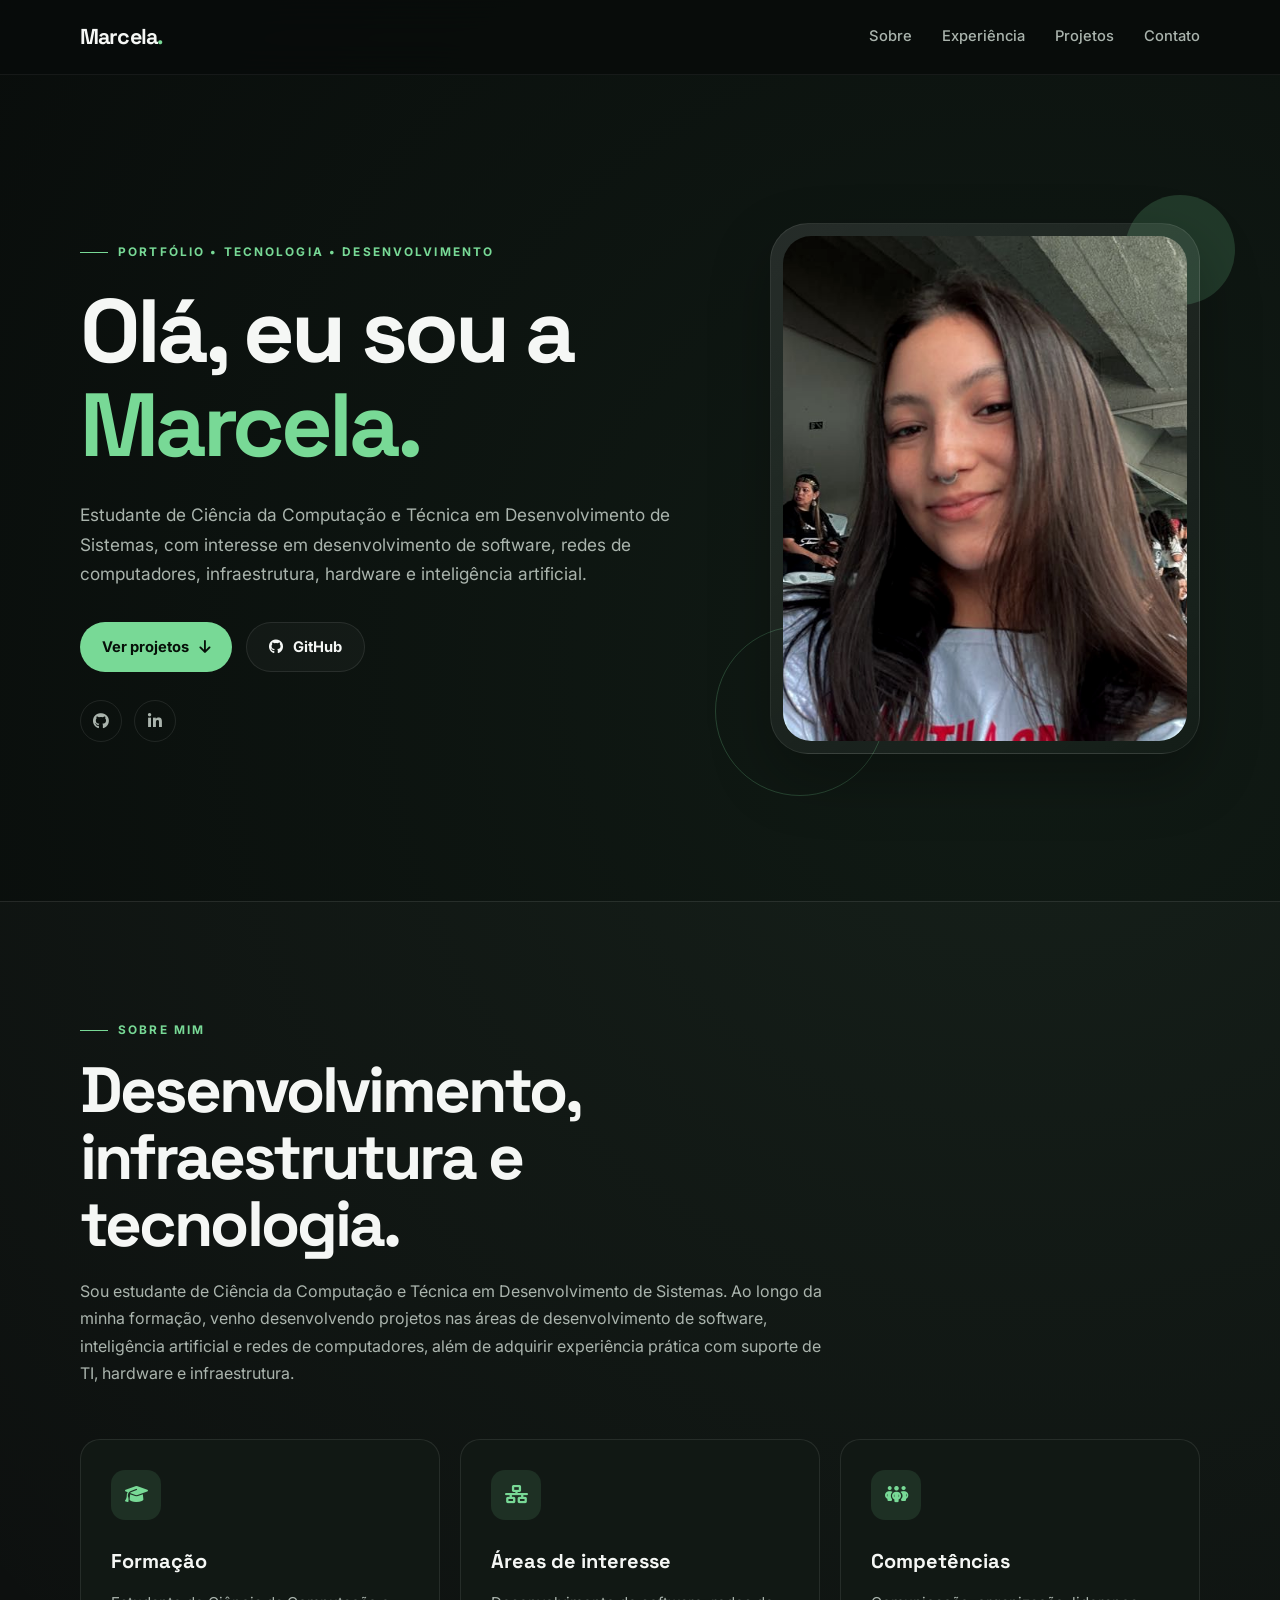
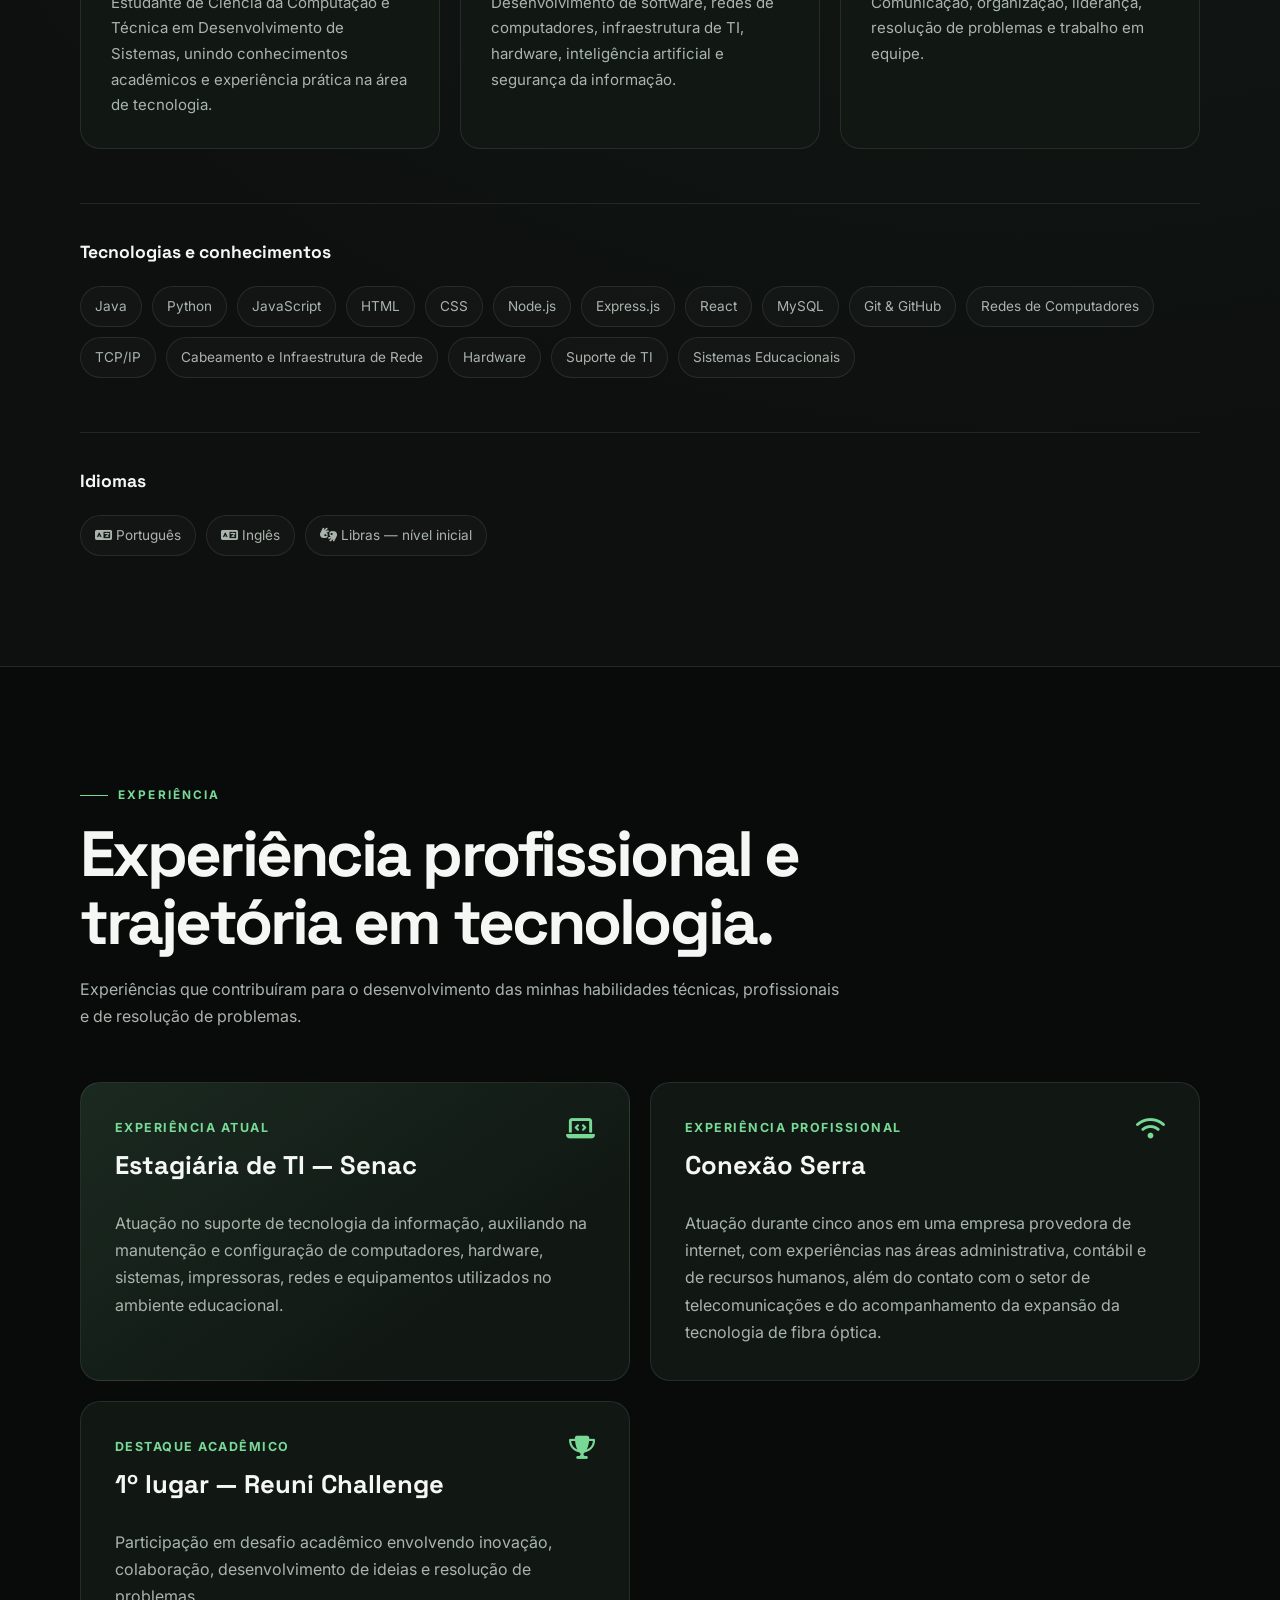
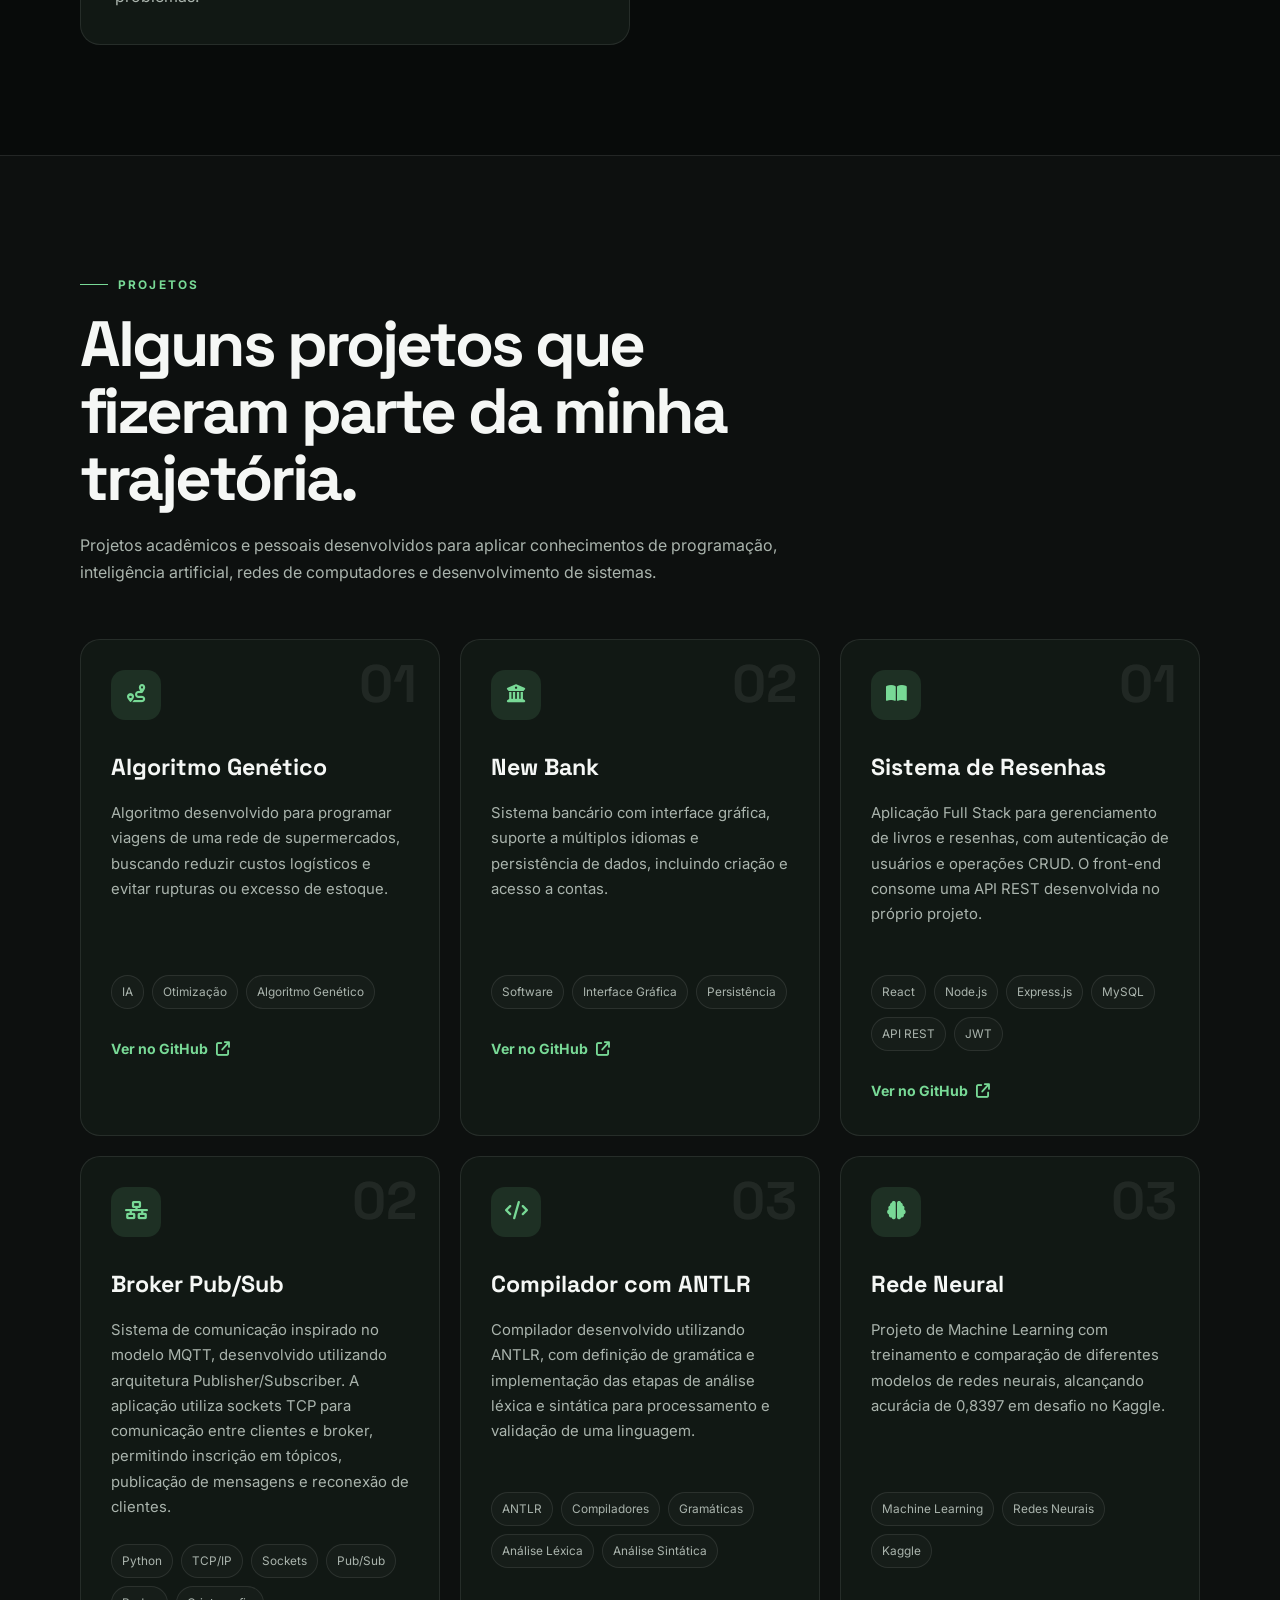
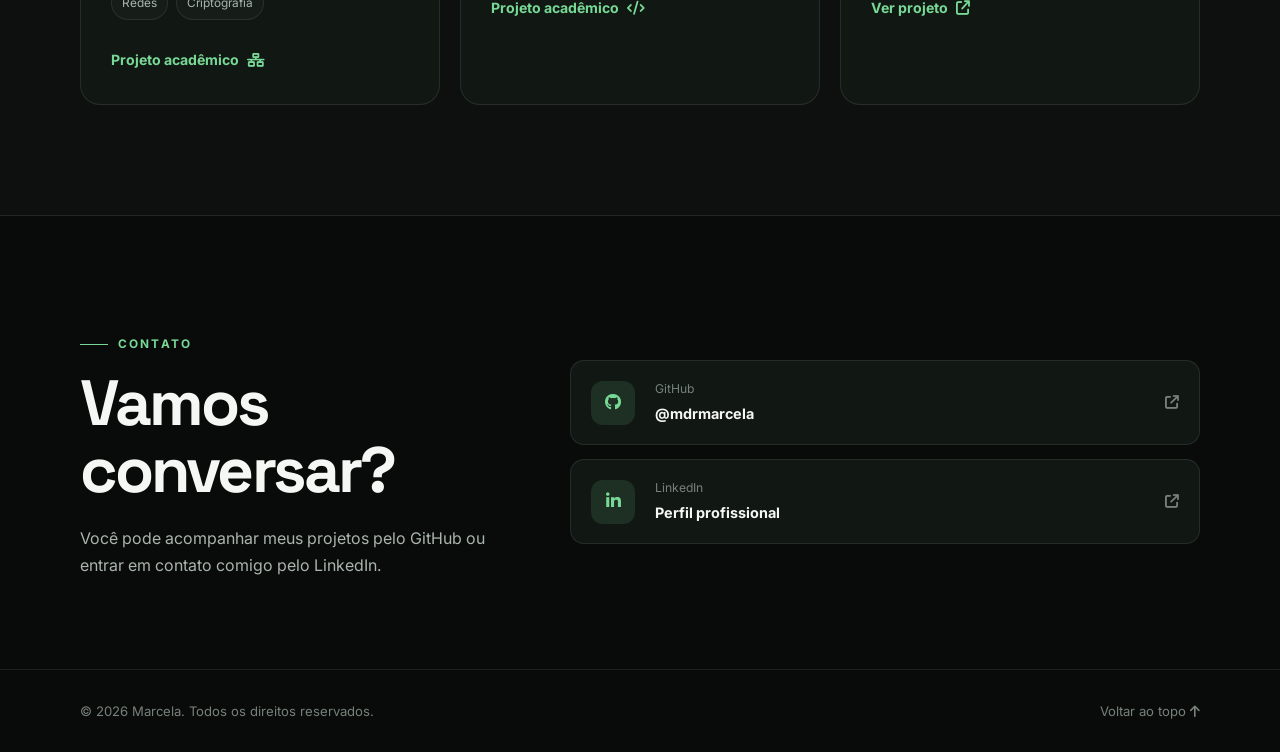
==== index.html @ 1e8910ca "Atualizando o portifolio" ====
<!DOCTYPE html>
<html lang="pt-BR">
<head>
    <meta charset="UTF-8">
    <meta name="viewport" content="width=device-width, initial-scale=1.0">

    <title>Marcela | Portfólio</title>

    <meta
        name="description"
        content="Portfólio de Marcela, estudante de Ciência da Computação e Técnica em Desenvolvimento de Sistemas."
    >

    <!-- Google Fonts -->
    <link rel="preconnect" href="https://fonts.googleapis.com">
    <link rel="preconnect" href="https://fonts.gstatic.com" crossorigin>

    <link
        href="https://fonts.googleapis.com/css2?family=Inter:wght@400;500;600;700&family=Space+Grotesk:wght@500;600;700&display=swap"
        rel="stylesheet"
    >

    <!-- Font Awesome -->
    <link
        rel="stylesheet"
        href="https://cdnjs.cloudflare.com/ajax/libs/font-awesome/6.5.2/css/all.min.css"
    >

    <!-- CSS -->
    <link rel="stylesheet" href="style.css">
</head>

<body>

    <!-- NAVBAR -->
    <header class="site-header">

        <div class="container nav-wrapper">

            <a class="brand" href="#inicio">
                Marcela<span>.</span>
            </a>

            <button
                class="menu-toggle"
                type="button"
                aria-label="Abrir menu"
                aria-expanded="false"
            >
                <i class="fa-solid fa-bars"></i>
            </button>

            <nav class="nav-menu">

                <a href="#sobre">Sobre</a>

                <a href="#experiencia">Experiência</a>

                <a href="#projetos">Projetos</a>

                <a href="#contato">Contato</a>

            </nav>

        </div>

    </header>


    <main>

        <!-- INÍCIO -->
        <section class="hero section" id="inicio">

            <div class="container hero-grid">

                <div class="hero-content">

                    <p class="eyebrow">
                        PORTFÓLIO • TECNOLOGIA • DESENVOLVIMENTO
                    </p>

                    <h1>
                        Olá, eu sou a
                        <span>Marcela.</span>
                    </h1>

                    <p class="hero-subtitle">
                        Estudante de Ciência da Computação e Técnica em
                        Desenvolvimento de Sistemas, com interesse em
                        desenvolvimento de software, redes de computadores, 
                        infraestrutura, hardware e inteligência artificial.
                    </p>


                    <div class="hero-actions">

                        <a class="btn btn-primary" href="#projetos">

                            Ver projetos

                            <i class="fa-solid fa-arrow-down"></i>

                        </a>


                        <a
                            class="btn btn-secondary"
                            href="https://github.com/mdrmarcela"
                            target="_blank"
                        >

                            <i class="fa-brands fa-github"></i>

                            GitHub

                        </a>

                    </div>


                    <div class="social-links">

                        <a
                            href="https://github.com/mdrmarcela"
                            target="_blank"
                            aria-label="GitHub"
                        >

                            <i class="fa-brands fa-github"></i>

                        </a>


                        <a
                            href="https://www.linkedin.com/in/marcela-rodrigues-480887188"
                            target="_blank"
                            aria-label="LinkedIn"
                        >

                            <i class="fa-brands fa-linkedin-in"></i>

                        </a>

                    </div>

                </div>


                <div class="hero-image-wrapper">

                    <div class="hero-image-card">

                        <img
                            src="imagens/foto-perfil.jpg"
                            alt="Foto de perfil"
                            class="hero-image"
                        >

                    </div>

                    <span class="image-decoration decoration-one"></span>

                    <span class="image-decoration decoration-two"></span>

                </div>

            </div>

        </section>



        <!-- SOBRE -->
<section class="section section-alt" id="sobre">

    <div class="container">

        <div class="section-heading">

            <p class="section-label">
                SOBRE MIM
            </p>

            <h2>
                Desenvolvimento, infraestrutura e tecnologia.
            </h2>

            <p>
                Sou estudante de Ciência da Computação e Técnica em
                Desenvolvimento de Sistemas. Ao longo da minha formação,
                venho desenvolvendo projetos nas áreas de desenvolvimento
                de software, inteligência artificial e redes de computadores,
                além de adquirir experiência prática com suporte de TI,
                hardware e infraestrutura.
            </p>

        </div>


        <div class="about-grid">


            <!-- FORMAÇÃO -->
            <article class="info-card">

                <div class="card-icon">
                    <i class="fa-solid fa-graduation-cap"></i>
                </div>

                <h3>Formação</h3>

                <p>
                    Estudante de Ciência da Computação e Técnica em
                    Desenvolvimento de Sistemas, unindo conhecimentos
                    acadêmicos e experiência prática na área de tecnologia.
                </p>

            </article>


            <!-- ÁREAS DE INTERESSE -->
            <article class="info-card">

                <div class="card-icon">
                    <i class="fa-solid fa-network-wired"></i>
                </div>

                <h3>Áreas de interesse</h3>

                <p>
                    Desenvolvimento de software, redes de computadores,
                    infraestrutura de TI, hardware, inteligência artificial
                    e segurança da informação.
                </p>

            </article>


            <!-- COMPETÊNCIAS -->
            <article class="info-card">

                <div class="card-icon">
                    <i class="fa-solid fa-people-group"></i>
                </div>

                <h3>Competências</h3>

                <p>
                    Comunicação, organização, liderança, resolução de
                    problemas e trabalho em equipe.
                </p>

            </article>

        </div>


        <!-- TECNOLOGIAS -->
        <div class="skills-block">

            <h3>
                Tecnologias e conhecimentos
            </h3>

            <div class="skills-list">

                <span>Java</span>

                <span>Python</span>

                <span>JavaScript</span>

                <span>HTML</span>

                <span>CSS</span>

                <span>Node.js</span>

                <span>Express.js</span>

                <span>React</span>

                <span>MySQL</span>

                <span>Git & GitHub</span>

                <span>Redes de Computadores</span>

                <span>TCP/IP</span>

                <span>Cabeamento e Infraestrutura de Rede</span>

                <span>Hardware</span>

                <span>Suporte de TI</span>

                <span>Sistemas Educacionais</span>

            </div>

        </div>


        <!-- IDIOMAS -->
        <div class="skills-block">

            <h3>
                Idiomas
            </h3>

            <div class="skills-list">

                <span>
                    <i class="fa-solid fa-language"></i>
                    Português
                </span>

                <span>
                    <i class="fa-solid fa-language"></i>
                    Inglês
                </span>

                <span>
                    <i class="fa-solid fa-hands-asl-interpreting"></i>
                    Libras — nível inicial
                </span>

            </div>

        </div>

    </div>

</section>


        <!-- EXPERIÊNCIA -->
<section class="section" id="experiencia">

    <div class="container">


        <div class="section-heading">

            <p class="section-label">
                EXPERIÊNCIA
            </p>

            <h2>
                Experiência profissional e trajetória em tecnologia.
            </h2>

            <p>
                Experiências que contribuíram para o desenvolvimento
                das minhas habilidades técnicas, profissionais e de
                resolução de problemas.
            </p>

        </div>


        <div class="experience-grid">


            <!-- SENAC -->
            <article class="experience-card highlight-card">

                <div class="experience-top">

                    <div>

                        <p class="experience-type">
                            Experiência atual
                        </p>

                        <h3>
                            Estagiária de TI — Senac
                        </h3>

                    </div>

                    <i class="fa-solid fa-laptop-code"></i>

                </div>

                <p>
                    Atuação no suporte de tecnologia da informação,
                    auxiliando na manutenção e configuração de computadores,
                    hardware, sistemas, impressoras, redes e equipamentos
                    utilizados no ambiente educacional.
                </p>

            </article>


            <!-- CONEXÃO SERRA -->
            <article class="experience-card">

                <div class="experience-top">

                    <div>

                        <p class="experience-type">
                            Experiência profissional
                        </p>

                        <h3>
                            Conexão Serra
                        </h3>

                    </div>

                    <i class="fa-solid fa-wifi"></i>

                </div>

                <p>
                    Atuação durante cinco anos em uma empresa provedora
                    de internet, com experiências nas áreas administrativa,
                    contábil e de recursos humanos, além do contato com
                    o setor de telecomunicações e do acompanhamento da
                    expansão da tecnologia de fibra óptica.
                </p>

            </article>


            <!-- REUNI -->
            <article class="experience-card">

                <div class="experience-top">

                    <div>

                        <p class="experience-type">
                            Destaque acadêmico
                        </p>

                        <h3>
                            1º lugar — Reuni Challenge
                        </h3>

                    </div>

                    <i class="fa-solid fa-trophy"></i>

                </div>

                <p>
                    Participação em desafio acadêmico envolvendo inovação,
                    colaboração, desenvolvimento de ideias e resolução
                    de problemas.
                </p>

            </article>


        </div>

    </div>

</section>


        <!-- PROJETOS -->
        <section class="section section-alt" id="projetos">

            <div class="container">


                <div class="section-heading">

                    <p class="section-label">
                        PROJETOS
                    </p>

                    <h2>
                        Alguns projetos que fizeram parte da minha trajetória.
                    </h2>

                    <p>
                        Projetos acadêmicos e pessoais desenvolvidos
                        para aplicar conhecimentos de programação,
                        inteligência artificial, redes de computadores e desenvolvimento
                        de sistemas.
                    </p>

                </div>



                <div class="projects-grid">


                    <!-- PROJETO 1 -->
                    <article class="project-card">

                        <div class="project-icon">

                            <i class="fa-solid fa-route"></i>

                        </div>

                        <div class="project-number">
                            01
                        </div>

                        <h3>
                            Algoritmo Genético
                        </h3>

                        <p>
                            Algoritmo desenvolvido para programar viagens
                            de uma rede de supermercados, buscando reduzir
                            custos logísticos e evitar rupturas ou excesso
                            de estoque.
                        </p>


                        <div class="project-tags">

                            <span>IA</span>

                            <span>Otimização</span>

                            <span>Algoritmo Genético</span>

                        </div>


                        <a
                            class="project-link"
                            href="https://github.com/mdrmarcela/AlgoritmoGenetico/tree/main"
                            target="_blank"
                        >

                            Ver no GitHub

                            <i class="fa-solid fa-arrow-up-right-from-square"></i>

                        </a>

                    </article>



                    <!-- PROJETO 2 -->
                    <article class="project-card">

                        <div class="project-icon">

                            <i class="fa-solid fa-building-columns"></i>

                        </div>

                        <div class="project-number">
                            02
                        </div>

                        <h3>
                            New Bank
                        </h3>

                        <p>
                            Sistema bancário com interface gráfica,
                            suporte a múltiplos idiomas e persistência
                            de dados, incluindo criação e acesso a contas.
                        </p>


                        <div class="project-tags">

                            <span>Software</span>

                            <span>Interface Gráfica</span>

                            <span>Persistência</span>

                        </div>


                        <a
                            class="project-link"
                            href="https://github.com/mdrmarcela/NewBank"
                            target="_blank"
                        >

                            Ver no GitHub

                            <i class="fa-solid fa-arrow-up-right-from-square"></i>

                        </a>

                    </article>
<!-- SISTEMA DE RESENHAS -->
<article class="project-card">

    <div class="project-icon">
        <i class="fa-solid fa-book-open"></i>
    </div>

    <div class="project-number">
        01
    </div>

    <h3>
        Sistema de Resenhas
    </h3>

    <p>
        Aplicação Full Stack para gerenciamento de livros e resenhas,
        com autenticação de usuários e operações CRUD. O front-end
        consome uma API REST desenvolvida no próprio projeto.
    </p>


    <div class="project-tags">

        <span>React</span>

        <span>Node.js</span>

        <span>Express.js</span>

        <span>MySQL</span>

        <span>API REST</span>

        <span>JWT</span>

    </div>


    <a
        class="project-link"
        href="https://github.com/mdrmarcela/sistema_resenhas"
        target="_blank"
    >

        Ver no GitHub

        <i class="fa-solid fa-arrow-up-right-from-square"></i>

    </a>

</article>

<!-- BROKER MQTT -->
<article class="project-card">

    <div class="project-icon">
        <i class="fa-solid fa-network-wired"></i>
    </div>

    <div class="project-number">
        02
    </div>

    <h3>
        Broker Pub/Sub
    </h3>

    <p>
        Sistema de comunicação inspirado no modelo MQTT,
        desenvolvido utilizando arquitetura Publisher/Subscriber.
        A aplicação utiliza sockets TCP para comunicação entre
        clientes e broker, permitindo inscrição em tópicos,
        publicação de mensagens e reconexão de clientes.
    </p>


    <div class="project-tags">

        <span>Python</span>

        <span>TCP/IP</span>

        <span>Sockets</span>

        <span>Pub/Sub</span>

        <span>Redes</span>

        <span>Criptografia</span>

    </div>


    <span class="project-link">

        Projeto acadêmico

        <i class="fa-solid fa-network-wired"></i>

    </span>

</article>

<!-- COMPILADOR COM ANTLR -->
<article class="project-card">

    <div class="project-icon">
        <i class="fa-solid fa-code"></i>
    </div>

    <div class="project-number">
        03
    </div>

    <h3>
        Compilador com ANTLR
    </h3>

    <p>
        Compilador desenvolvido utilizando ANTLR, com definição de gramática
        e implementação das etapas de análise léxica e sintática para
        processamento e validação de uma linguagem.
    </p>

    <div class="project-tags">

        <span>ANTLR</span>

        <span>Compiladores</span>

        <span>Gramáticas</span>

        <span>Análise Léxica</span>

        <span>Análise Sintática</span>

    </div>

    <span class="project-link">

        Projeto acadêmico

        <i class="fa-solid fa-code"></i>

    </span>

</article>


                    <!-- PROJETO 3 -->
                    <article class="project-card">

                        <div class="project-icon">

                            <i class="fa-solid fa-brain"></i>

                        </div>

                        <div class="project-number">
                            03
                        </div>

                        <h3>
                            Rede Neural
                        </h3>

                        <p>
                            Projeto de Machine Learning com treinamento
                            e comparação de diferentes modelos de redes
                            neurais, alcançando acurácia de 0,8397 em
                            desafio no Kaggle.
                        </p>


                        <div class="project-tags">

                            <span>Machine Learning</span>

                            <span>Redes Neurais</span>

                            <span>Kaggle</span>

                        </div>


                        <a
                            class="project-link"
                            href="https://colab.research.google.com/drive/11MlsDLs9abx_X651lpW03s3QOFmszO3m"
                            target="_blank"
                        >

                            Ver projeto

                            <i class="fa-solid fa-arrow-up-right-from-square"></i>

                        </a>

                    </article>


                </div>

            </div>

        </section>



        <!-- CONTATO -->
        <section class="section contact-section" id="contato">

            <div class="container contact-wrapper">


                <div>

                    <p class="section-label">
                        CONTATO
                    </p>

                    <h2>
                        Vamos conversar?
                    </h2>

                    <p>
                        Você pode acompanhar meus projetos pelo GitHub
                        ou entrar em contato comigo pelo LinkedIn.
                    </p>

                </div>



                <div class="contact-actions">


                    <!-- GITHUB -->
                    <a
                        class="contact-card"
                        href="https://github.com/mdrmarcela"
                        target="_blank"
                    >

                        <i class="fa-brands fa-github"></i>

                        <div>

                            <span>
                                GitHub
                            </span>

                            <strong>
                                @mdrmarcela
                            </strong>

                        </div>

                        <i class="fa-solid fa-arrow-up-right-from-square"></i>

                    </a>



                    <!-- LINKEDIN -->
                    <a
                        class="contact-card"
                        href="https://www.linkedin.com/in/marcela-rodrigues-480887188"
                        target="_blank"
                    >

                        <i class="fa-brands fa-linkedin-in"></i>

                        <div>

                            <span>
                                LinkedIn
                            </span>

                            <strong>
                                Perfil profissional
                            </strong>

                        </div>

                        <i class="fa-solid fa-arrow-up-right-from-square"></i>

                    </a>


                </div>

            </div>

        </section>


    </main>



    <!-- RODAPÉ -->
    <footer class="site-footer">

        <div class="container footer-content">

            <p>
                © <span id="year"></span> Marcela.
                Todos os direitos reservados.
            </p>

            <a href="#inicio">

                Voltar ao topo

                <i class="fa-solid fa-arrow-up"></i>

            </a>

        </div>

    </footer>



    <!-- JAVASCRIPT -->
    <script>

        const menuButton =
            document.querySelector(".menu-toggle");

        const menu =
            document.querySelector(".nav-menu");


        menuButton.addEventListener("click", () => {

            const isOpen =
                menu.classList.toggle("open");

            menuButton.setAttribute(
                "aria-expanded",
                isOpen
            );


            menuButton.innerHTML =
                isOpen
                    ? '<i class="fa-solid fa-xmark"></i>'
                    : '<i class="fa-solid fa-bars"></i>';

        });



        document
            .querySelectorAll(".nav-menu a")
            .forEach((link) => {

                link.addEventListener("click", () => {

                    menu.classList.remove("open");

                    menuButton.setAttribute(
                        "aria-expanded",
                        "false"
                    );

                    menuButton.innerHTML =
                        '<i class="fa-solid fa-bars"></i>';

                });

            });



        document.getElementById("year").textContent =
            new Date().getFullYear();

    </script>


</body>
</html>
---- style.css ----
:root {

    --bg: #080b0a;

    --bg-soft: #0e1310;

    --surface: #111814;

    --surface-hover: #151f19;

    --border: rgba(255, 255, 255, 0.09);


    --text: #f5f7f5;

    --text-soft: #aab4ad;

    --text-muted: #778179;


    --accent: #78d996;

    --accent-strong: #4fc879;

    --accent-soft: rgba(120, 217, 150, 0.12);


    --shadow:
        0 24px 60px rgba(0, 0, 0, 0.28);


    --radius-lg: 28px;

    --radius-md: 20px;

    --radius-sm: 14px;


    --container: 1120px;

}



* {

    margin: 0;

    padding: 0;

    box-sizing: border-box;

}



html {

    scroll-behavior: smooth;

    scroll-padding-top: 90px;

}



body {

    min-height: 100vh;

    font-family: "Inter", sans-serif;

    background:
        radial-gradient(
            circle at 80% 12%,
            rgba(120, 217, 150, 0.08),
            transparent 28%
        ),
        var(--bg);

    color: var(--text);

    line-height: 1.7;

}



::selection {

    background: var(--accent);

    color: #071009;

}



a {

    color: inherit;

    text-decoration: none;

}



img {

    max-width: 100%;

    display: block;

}



.container {

    width: min(
        calc(100% - 40px),
        var(--container)
    );

    margin-inline: auto;

}



.section {

    padding: 110px 0;

}



.section-alt {

    background:
        rgba(255, 255, 255, 0.018);

    border-top:
        1px solid var(--border);

    border-bottom:
        1px solid var(--border);

}


/* =========================
   NAVBAR
========================= */


.site-header {

    position: sticky;

    top: 0;

    z-index: 1000;


    background:
        rgba(8, 11, 10, 0.82);


    backdrop-filter: blur(18px);


    border-bottom:
        1px solid rgba(255, 255, 255, 0.06);

}



.nav-wrapper {

    min-height: 74px;

    display: flex;

    align-items: center;

    justify-content: space-between;

}



.brand {

    font-family:
        "Space Grotesk",
        sans-serif;

    font-size: 1.35rem;

    font-weight: 700;

    letter-spacing: -0.04em;

}



.brand span {

    color: var(--accent);

}



.nav-menu {

    display: flex;

    align-items: center;

    gap: 30px;

}



.nav-menu a {

    color: var(--text-soft);

    font-size: 0.92rem;

    font-weight: 500;

    transition: 0.25s ease;

}



.nav-menu a:hover {

    color: var(--accent);

}



.menu-toggle {

    display: none;

    background: transparent;

    border: none;

    color: var(--text);

    font-size: 1.35rem;

    cursor: pointer;

}



/* =========================
   HOME
========================= */


.hero {

    min-height:
        calc(100vh - 74px);

    display: flex;

    align-items: center;

}



.hero-grid {

    display: grid;

    grid-template-columns:
        1.15fr 0.85fr;

    align-items: center;

    gap: 80px;

}



.eyebrow,
.section-label {

    display: inline-flex;

    align-items: center;

    gap: 10px;


    color: var(--accent);


    font-size: 0.74rem;

    font-weight: 700;

    letter-spacing: 0.18em;

}



.eyebrow::before,
.section-label::before {

    content: "";

    width: 28px;

    height: 1px;

    background: var(--accent);

}



.hero h1,
.section-heading h2,
.contact-wrapper h2 {

    font-family:
        "Space Grotesk",
        sans-serif;

    letter-spacing: -0.045em;

    line-height: 1.05;

}



.hero h1 {

    max-width: 760px;

    margin-top: 22px;


    font-size:
        clamp(
            3.2rem,
            7vw,
            6.8rem
        );

}



.hero h1 span {

    color: var(--accent);

}



.hero-subtitle {

    max-width: 660px;

    margin-top: 28px;


    color: var(--text-soft);

    font-size: 1.08rem;

}



/* BOTÕES */

.hero-actions {

    display: flex;

    flex-wrap: wrap;

    gap: 14px;

    margin-top: 34px;

}



.btn {

    min-height: 50px;


    display: inline-flex;

    align-items: center;

    justify-content: center;

    gap: 10px;


    padding: 0 22px;


    border-radius: 999px;


    font-size: 0.92rem;

    font-weight: 700;


    transition: 0.25s ease;

}



.btn-primary {

    background: var(--accent);

    color: #071009;

}



.btn-primary:hover {

    transform:
        translateY(-2px);

    background:
        var(--accent-strong);

}



.btn-secondary {

    border:
        1px solid var(--border);


    background:
        rgba(255, 255, 255, 0.03);


    color:
        var(--text);

}



.btn-secondary:hover {

    border-color:
        rgba(120, 217, 150, 0.4);


    background:
        var(--accent-soft);


    transform:
        translateY(-2px);

}



/* REDES SOCIAIS */

.social-links {

    display: flex;

    gap: 12px;

    margin-top: 28px;

}



.social-links a {

    width: 42px;

    height: 42px;


    display: grid;

    place-items: center;


    border:
        1px solid var(--border);


    border-radius: 50%;


    color:
        var(--text-soft);


    transition:
        0.25s ease;

}



.social-links a:hover {

    color:
        var(--accent);


    border-color:
        var(--accent);


    transform:
        translateY(-3px);

}



/* FOTO */

.hero-image-wrapper {

    position: relative;


    width:
        min(100%, 430px);


    justify-self: end;

}



.hero-image-card {

    position: relative;

    z-index: 2;


    padding: 12px;


    background:
        linear-gradient(
            145deg,
            rgba(255,255,255,0.10),
            rgba(255,255,255,0.02)
        );


    border:
        1px solid var(--border);


    border-radius: 38px;


    box-shadow:
        var(--shadow);

}



.hero-image {

    width: 100%;


    aspect-ratio:
        4 / 5;


    object-fit: cover;


    border-radius: 28px;


    filter:
        saturate(0.88)
        contrast(1.03);

}



.image-decoration {

    position: absolute;

    border-radius: 50%;

}



.decoration-one {

    width: 110px;

    height: 110px;


    top: -28px;

    right: -35px;


    background:
        rgba(120, 217, 150, 0.18);

}



.decoration-two {

    width: 170px;

    height: 170px;


    bottom: -42px;

    left: -55px;


    border:
        1px solid
        rgba(120, 217, 150, 0.23);

}



/* =========================
   TÍTULOS
========================= */


.section-heading {

    max-width: 760px;

    margin-bottom: 52px;

}



.section-heading h2,
.contact-wrapper h2 {

    margin-top: 16px;


    font-size:
        clamp(
            2.2rem,
            5vw,
            4rem
        );

}



.section-heading > p:last-child {

    margin-top: 20px;

    color:
        var(--text-soft);

}



/* =========================
   SOBRE
========================= */


.about-grid {

    display: grid;

    grid-template-columns:
        repeat(3, 1fr);

    gap: 20px;

}



.info-card,
.experience-card,
.project-card {

    position: relative;


    background:
        var(--surface);


    border:
        1px solid var(--border);


    border-radius:
        var(--radius-md);


    transition:
        0.3s ease;

}



.info-card:hover,
.experience-card:hover,
.project-card:hover {

    transform:
        translateY(-5px);


    border-color:
        rgba(120, 217, 150, 0.28);


    background:
        var(--surface-hover);

}



.info-card {

    padding: 30px;

}



.card-icon,
.project-icon {

    width: 50px;

    height: 50px;


    display: grid;

    place-items: center;


    border-radius: 14px;


    background:
        var(--accent-soft);


    color:
        var(--accent);


    font-size: 1.15rem;

}



.info-card h3 {

    margin-top: 24px;


    font-family:
        "Space Grotesk",
        sans-serif;


    font-size: 1.25rem;

}



.info-card p {

    margin-top: 12px;


    color:
        var(--text-soft);


    font-size: 0.94rem;

}



/* TECNOLOGIAS */

.skills-block {

    margin-top: 54px;

    padding-top: 34px;


    border-top:
        1px solid var(--border);

}



.skills-block h3 {

    font-family:
        "Space Grotesk",
        sans-serif;


    font-size: 1.1rem;

}



.skills-list {

    display: flex;

    flex-wrap: wrap;

    gap: 10px;

    margin-top: 18px;

}



.skills-list span,
.project-tags span {

    border:
        1px solid var(--border);


    background:
        rgba(255, 255, 255, 0.025);


    color:
        var(--text-soft);


    border-radius:
        999px;

}



.skills-list span {

    padding:
        8px 14px;


    font-size:
        0.85rem;

}



/* =========================
   EXPERIÊNCIA
========================= */


.experience-grid {

    display: grid;

    grid-template-columns:
        1fr 1fr;

    gap: 20px;

}



.experience-card {

    padding: 34px;

}



.experience-top {

    display: flex;

    align-items:
        flex-start;

    justify-content:
        space-between;

    gap: 20px;

}



.experience-top > i {

    color:
        var(--accent);


    font-size:
        1.45rem;

}



.experience-type {

    margin-bottom:
        6px;


    color:
        var(--accent);


    font-size:
        0.78rem;


    font-weight:
        700;


    text-transform:
        uppercase;


    letter-spacing:
        0.12em;

}



.experience-card h3 {

    font-family:
        "Space Grotesk",
        sans-serif;


    font-size:
        1.6rem;

}



.experience-card > p {

    margin-top: 22px;


    color:
        var(--text-soft);

}



.highlight-card {

    background:
        linear-gradient(
            145deg,
            rgba(120, 217, 150, 0.09),
            transparent 70%
        ),
        var(--surface);

}



/* =========================
   PROJETOS
========================= */


.projects-grid {

    display: grid;

    grid-template-columns:
        repeat(3, 1fr);

    gap: 20px;

}



.project-card {

    min-height: 100%;

    padding: 30px;

    overflow: hidden;

}



.project-number {

    position: absolute;


    top: 18px;

    right: 22px;


    color:
        rgba(255, 255, 255, 0.07);


    font-family:
        "Space Grotesk",
        sans-serif;


    font-size:
        3.3rem;


    font-weight:
        700;


    line-height:
        1;

}



.project-card h3 {

    margin-top:
        28px;


    font-family:
        "Space Grotesk",
        sans-serif;


    font-size:
        1.45rem;

}



.project-card > p {

    min-height:
        150px;


    margin-top:
        14px;


    color:
        var(--text-soft);


    font-size:
        0.93rem;

}



.project-tags {

    display:
        flex;


    flex-wrap:
        wrap;


    gap:
        8px;


    margin-top:
        24px;

}



.project-tags span {

    padding:
        6px 10px;


    font-size:
        0.74rem;

}



.project-link {

    display:
        inline-flex;


    align-items:
        center;


    gap:
        8px;


    margin-top:
        28px;


    color:
        var(--accent);


    font-size:
        0.88rem;


    font-weight:
        700;

}



.project-link:hover {

    gap:
        12px;

}



/* =========================
   CONTATO
========================= */


.contact-section {

    padding-bottom:
        90px;

}



.contact-wrapper {

    display:
        grid;


    grid-template-columns:
        0.8fr 1.2fr;


    align-items:
        center;


    gap:
        70px;

}



.contact-wrapper
> div:first-child
> p:last-child {

    margin-top:
        20px;


    color:
        var(--text-soft);

}



.contact-actions {

    display:
        grid;


    gap:
        14px;

}



.contact-card {

    display:
        grid;


    grid-template-columns:
        48px 1fr auto;


    align-items:
        center;


    gap:
        16px;


    padding:
        18px 20px;


    border:
        1px solid var(--border);


    border-radius:
        var(--radius-sm);


    background:
        var(--surface);


    transition:
        0.25s ease;

}



.contact-card:hover {

    transform:
        translateX(5px);


    border-color:
        rgba(120, 217, 150, 0.28);

}



.contact-card
> i:first-child {

    width:
        44px;


    height:
        44px;


    display:
        grid;


    place-items:
        center;


    border-radius:
        12px;


    background:
        var(--accent-soft);


    color:
        var(--accent);


    font-size:
        1.05rem;

}



.contact-card
> i:last-child {

    color:
        var(--text-muted);


    font-size:
        0.86rem;

}



.contact-card div {

    display:
        grid;

}



.contact-card span {

    color:
        var(--text-muted);


    font-size:
        0.76rem;

}



.contact-card strong {

    margin-top:
        2px;


    font-size:
        0.9rem;

}



/* =========================
   RODAPÉ
========================= */


.site-footer {

    border-top:
        1px solid var(--border);


    color:
        var(--text-muted);

}



.footer-content {

    min-height:
        82px;


    display:
        flex;


    align-items:
        center;


    justify-content:
        space-between;


    gap:
        20px;


    font-size:
        0.82rem;

}



.footer-content a {

    transition:
        0.2s ease;

}



.footer-content a:hover {

    color:
        var(--accent);

}



/* =========================
   RESPONSIVIDADE
========================= */


@media (max-width: 900px) {

    .section {

        padding:
            90px 0;

    }


    .hero {

        padding-top:
            70px;


        padding-bottom:
            90px;

    }


    .hero-grid {

        grid-template-columns:
            1fr;


        gap:
            60px;

    }


    .hero-image-wrapper {

        width:
            min(100%, 370px);


        justify-self:
            start;

    }


    .about-grid,
    .projects-grid {

        grid-template-columns:
            1fr 1fr;

    }


    .projects-grid
    .project-card:last-child {

        grid-column:
            span 2;

    }


    .project-card > p {

        min-height:
            auto;

    }


    .contact-wrapper {

        grid-template-columns:
            1fr;


        gap:
            40px;

    }

}



@media (max-width: 700px) {

    .container {

        width:
            min(
                calc(100% - 28px),
                var(--container)
            );

    }


    .menu-toggle {

        display:
            block;

    }


    .nav-menu {

        position:
            absolute;


        top:
            74px;


        left:
            14px;


        right:
            14px;


        display:
            none;


        flex-direction:
            column;


        align-items:
            stretch;


        gap:
            4px;


        padding:
            12px;


        background:
            rgba(14, 19, 16, 0.98);


        border:
            1px solid var(--border);


        border-radius:
            16px;


        box-shadow:
            var(--shadow);

    }


    .nav-menu.open {

        display:
            flex;

    }


    .nav-menu a {

        padding:
            12px 14px;


        border-radius:
            10px;

    }


    .nav-menu a:hover {

        background:
            var(--accent-soft);

    }


    .hero h1 {

        font-size:
            clamp(
                3rem,
                15vw,
                5.2rem
            );

    }


    .hero-subtitle {

        font-size:
            1rem;

    }


    .about-grid,
    .experience-grid,
    .projects-grid {

        grid-template-columns:
            1fr;

    }


    .projects-grid
    .project-card:last-child {

        grid-column:
            auto;

    }


    .section-heading {

        margin-bottom:
            38px;

    }


    .section-heading h2,
    .contact-wrapper h2 {

        font-size:
            2.5rem;

    }


    .footer-content {

        padding:
            22px 0;


        flex-direction:
            column;


        justify-content:
            center;


        text-align:
            center;

    }

}



@media (max-width: 480px) {

    .section {

        padding:
            76px 0;

    }


    .hero-actions {

        flex-direction:
            column;

    }


    .btn {

        width:
            100%;

    }


    .hero-image-wrapper {

        width:
            90%;

    }


    .info-card,
    .experience-card,
    .project-card {

        padding:
            24px;

    }

}
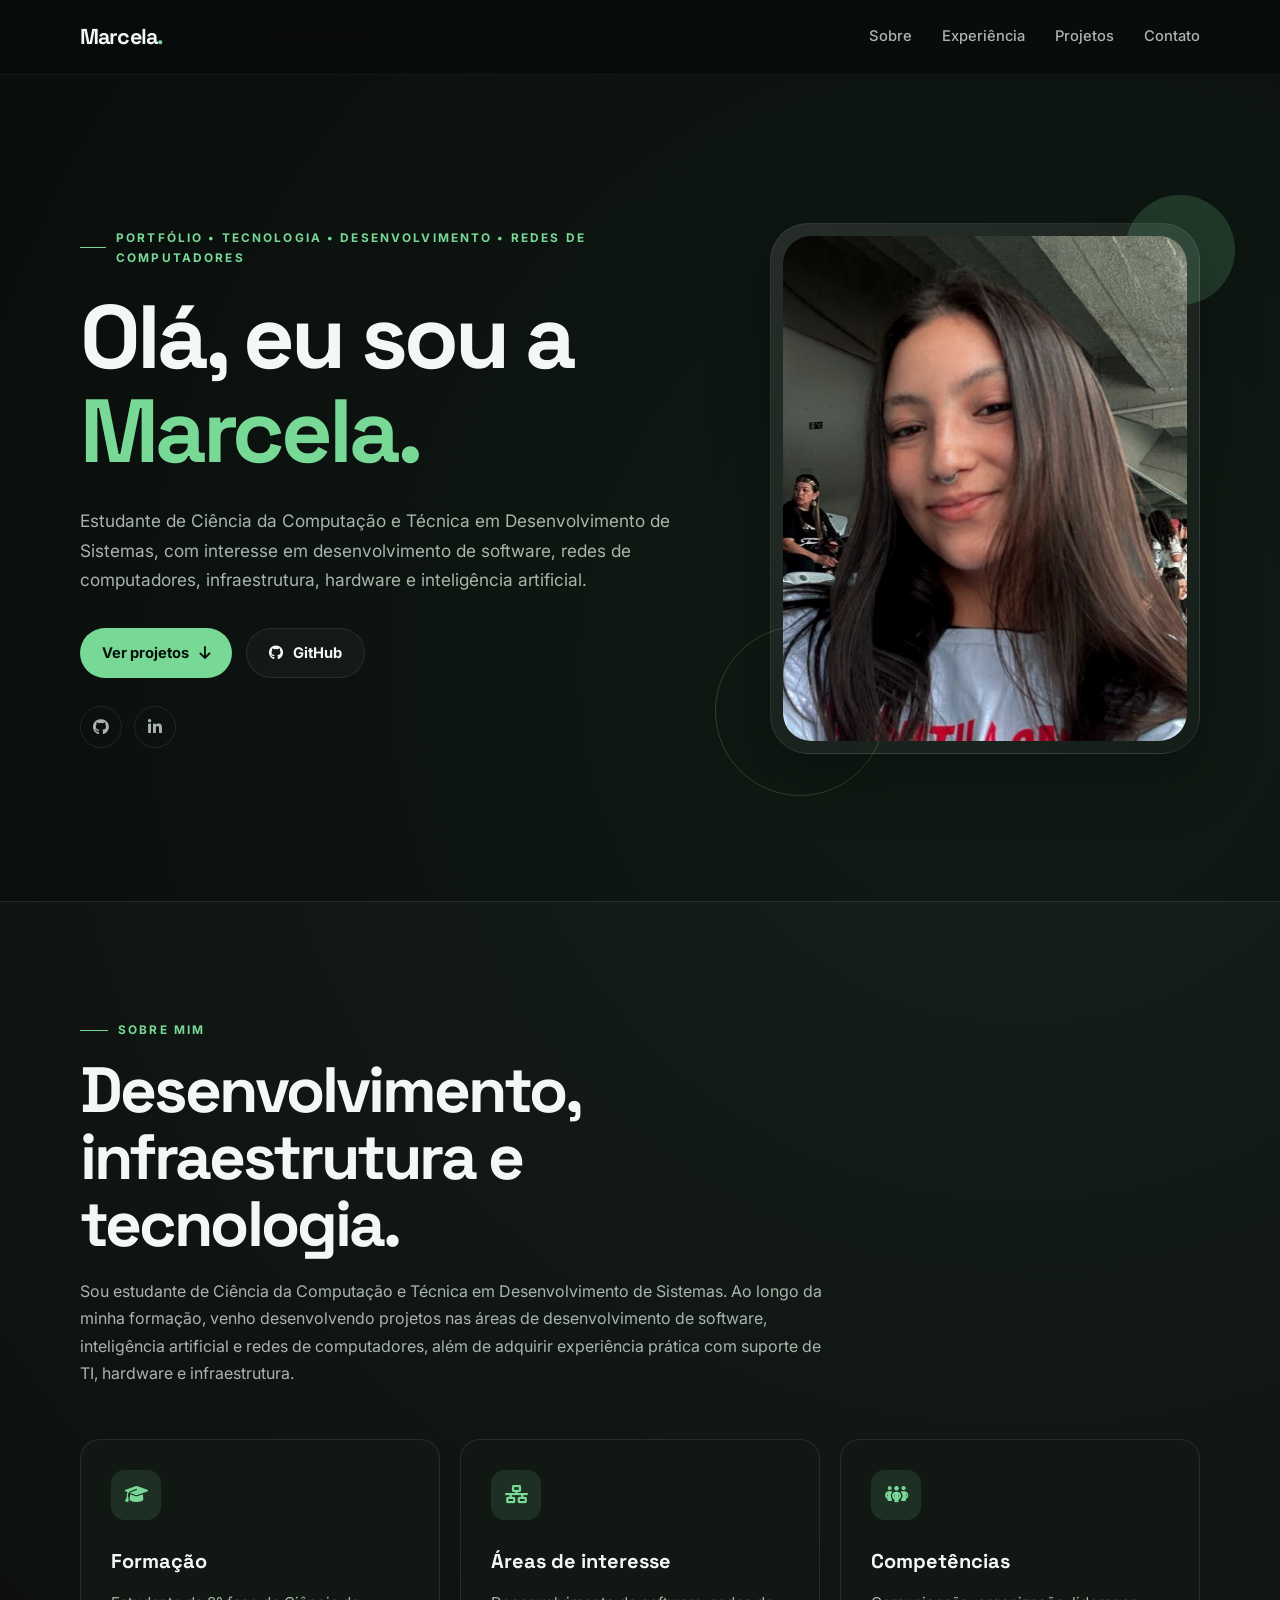
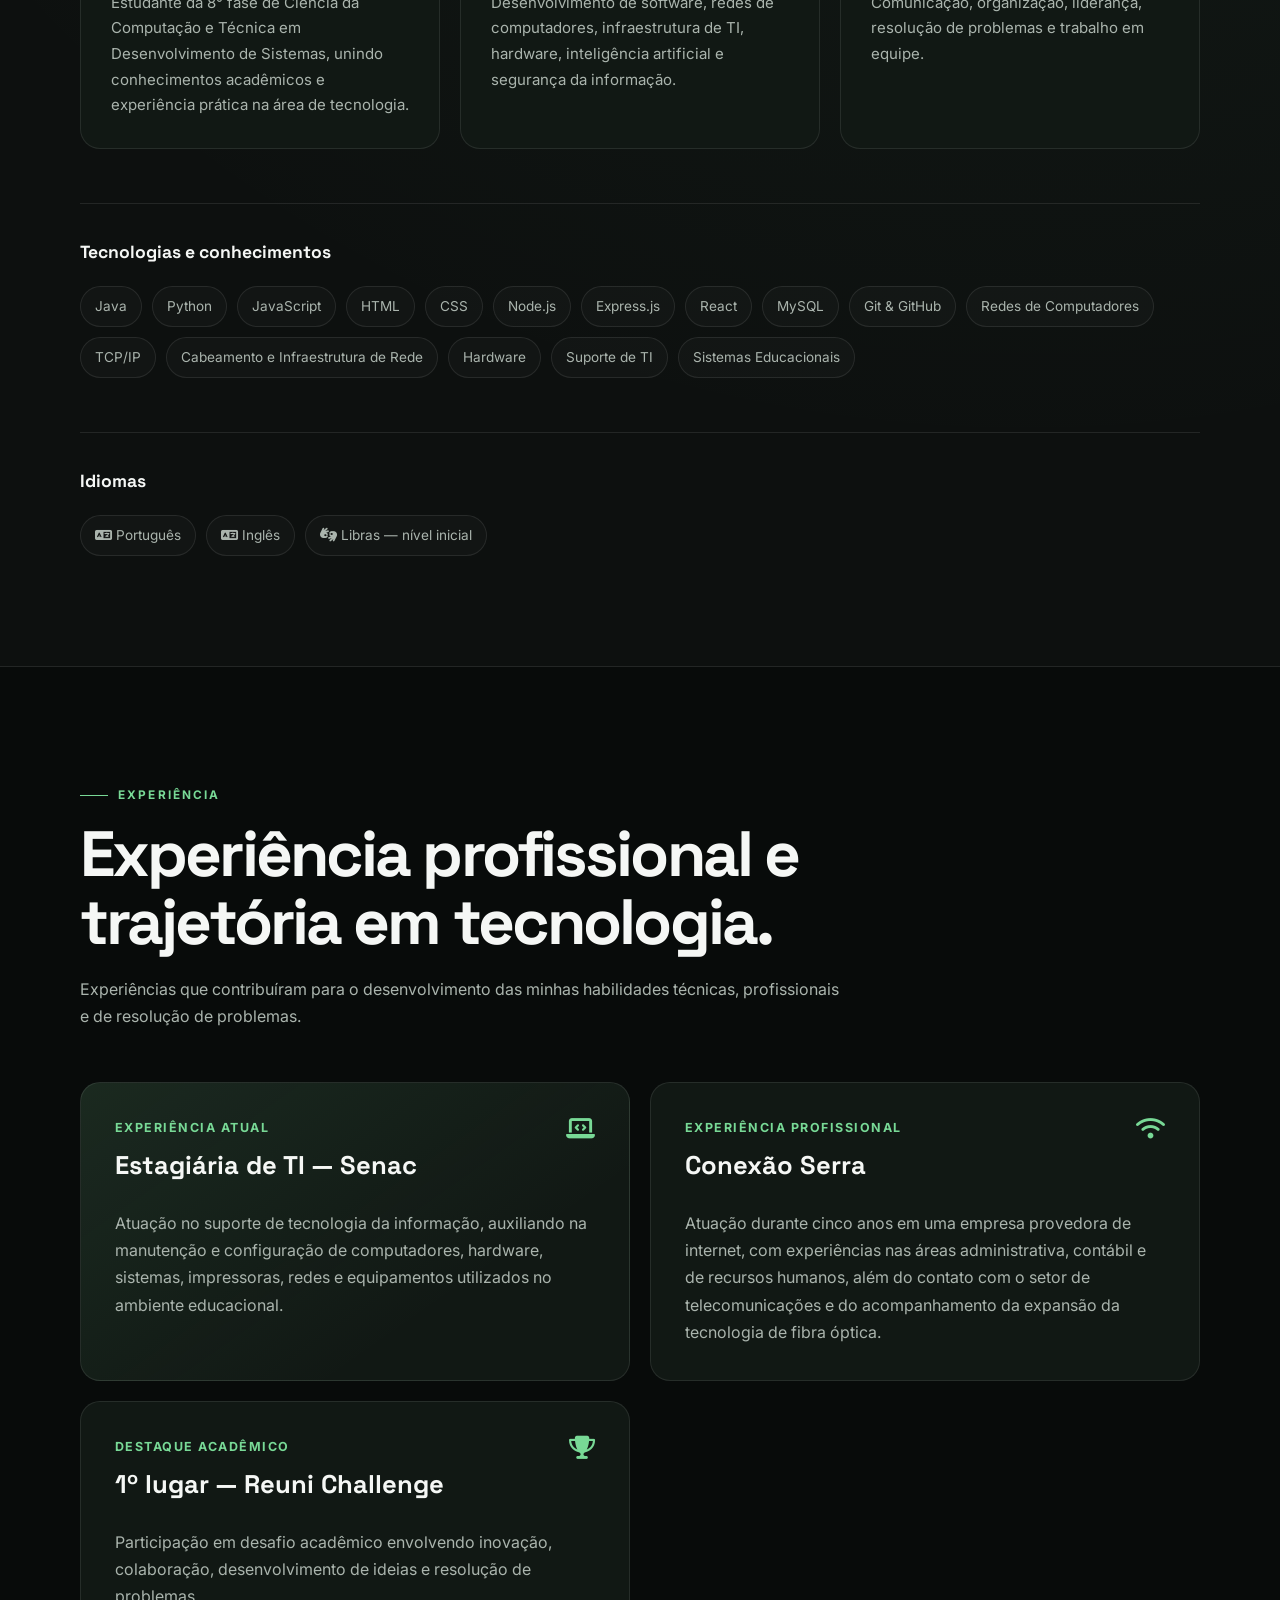
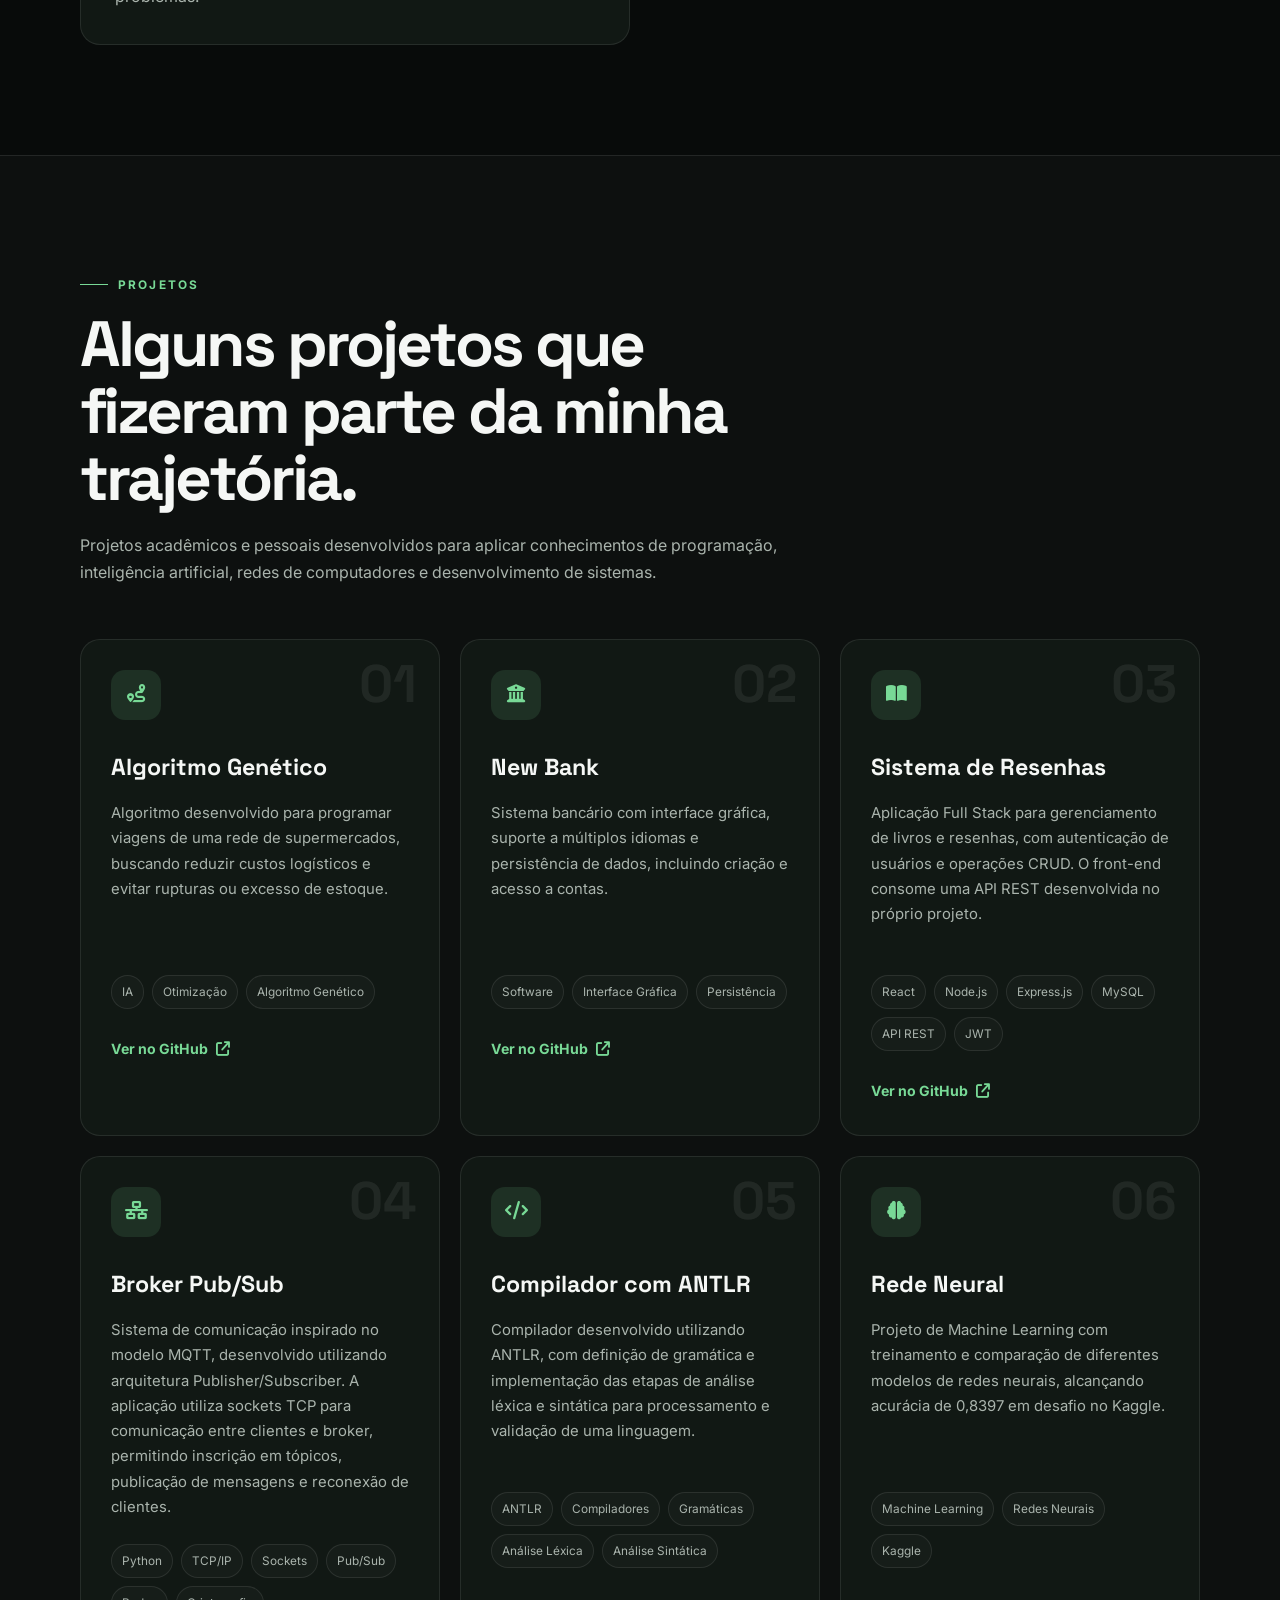
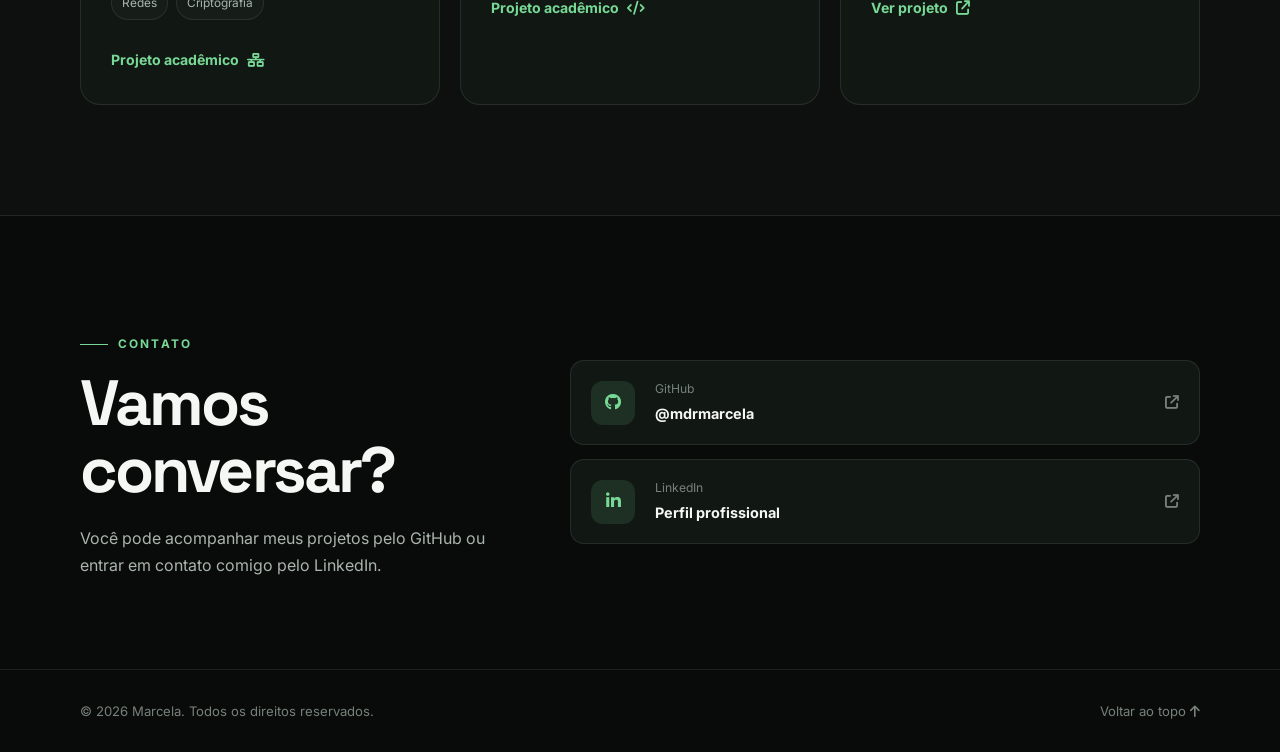
==== commit ed755d9d: "Ajuste na formatação" ====
--- a/index.html
+++ b/index.html
@@ -77,7 +77,7 @@
                 <div class="hero-content">
 
                     <p class="eyebrow">
-                        PORTFÓLIO • TECNOLOGIA • DESENVOLVIMENTO
+                        PORTFÓLIO • TECNOLOGIA • DESENVOLVIMENTO • REDES DE COMPUTADORES
                     </p>
 
                     <h1>
@@ -211,7 +211,7 @@
                 <h3>Formação</h3>
 
                 <p>
-                    Estudante de Ciência da Computação e Técnica em
+                    Estudante da 8° fase de Ciência da Computação e Técnica em
                     Desenvolvimento de Sistemas, unindo conhecimentos
                     acadêmicos e experiência prática na área de tecnologia.
                 </p>
@@ -593,7 +593,7 @@
                         </a>
 
                     </article>
-<!-- SISTEMA DE RESENHAS -->
+<!-- PROJETO 3 -->
 <article class="project-card">
 
     <div class="project-icon">
@@ -601,7 +601,7 @@
     </div>
 
     <div class="project-number">
-        01
+        03
     </div>
 
     <h3>
@@ -646,7 +646,7 @@
 
 </article>
 
-<!-- BROKER MQTT -->
+ <!-- PROJETO 4 -->
 <article class="project-card">
 
     <div class="project-icon">
@@ -654,7 +654,7 @@
     </div>
 
     <div class="project-number">
-        02
+        04
     </div>
 
     <h3>
@@ -697,7 +697,7 @@
 
 </article>
 
-<!-- COMPILADOR COM ANTLR -->
+ <!-- PROJETO 5 -->
 <article class="project-card">
 
     <div class="project-icon">
@@ -705,7 +705,7 @@
     </div>
 
     <div class="project-number">
-        03
+        05
     </div>
 
     <h3>
@@ -743,7 +743,7 @@
 </article>
 
 
-                    <!-- PROJETO 3 -->
+                     <!-- PROJETO 6 -->
                     <article class="project-card">
 
                         <div class="project-icon">
@@ -753,7 +753,7 @@
                         </div>
 
                         <div class="project-number">
-                            03
+                            06
                         </div>
 
                         <h3>
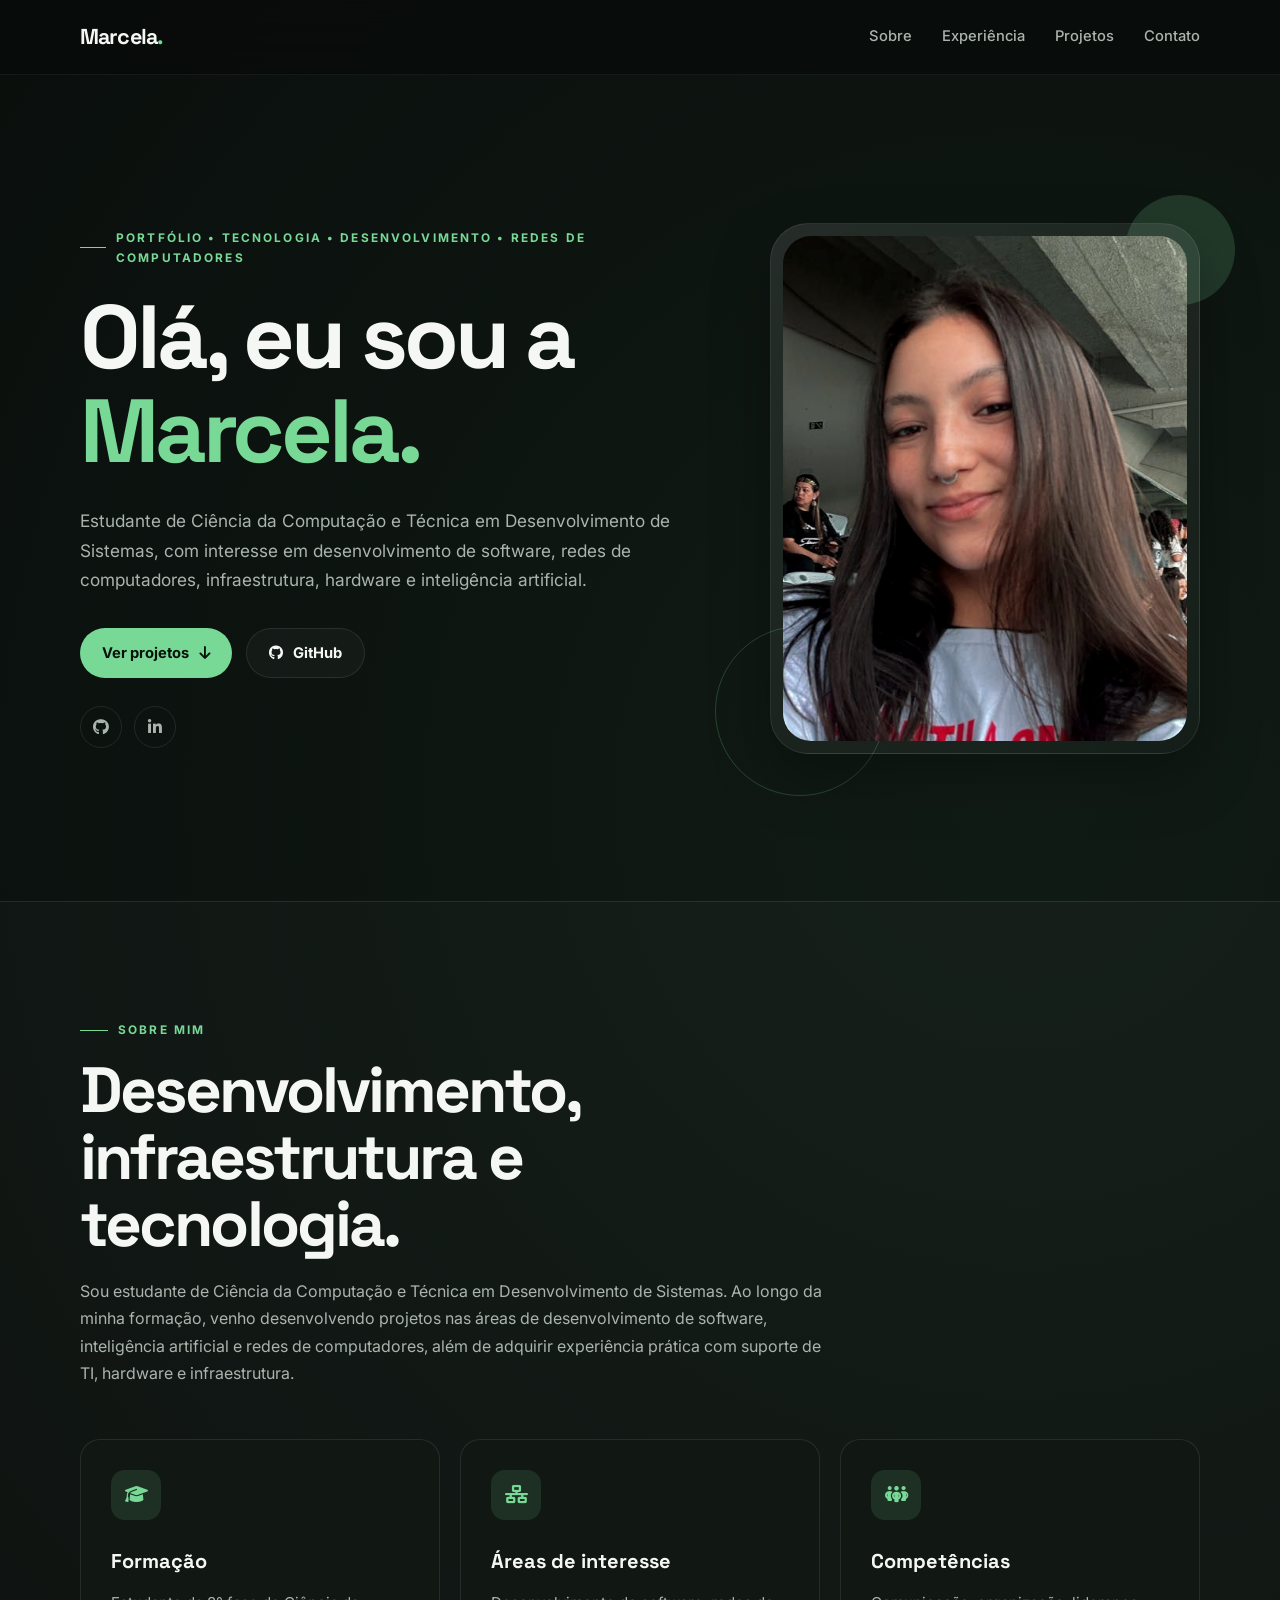
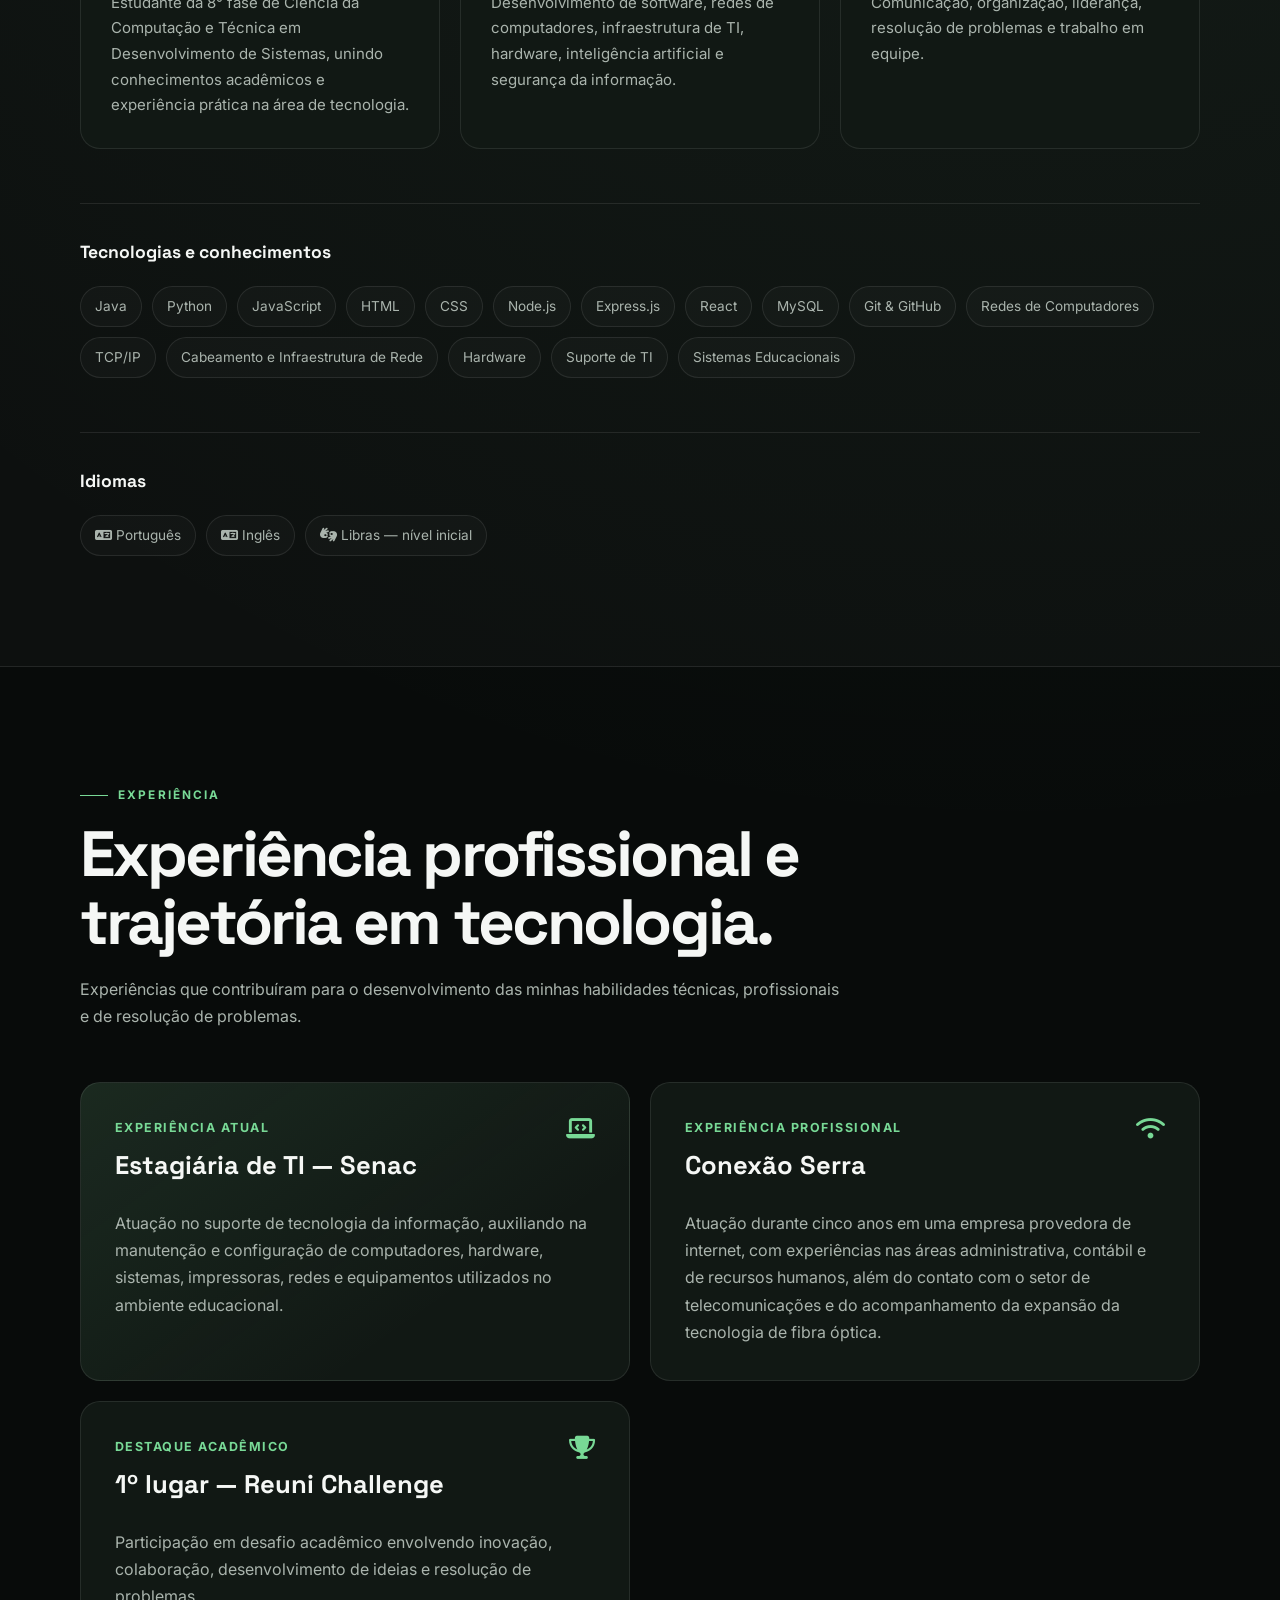
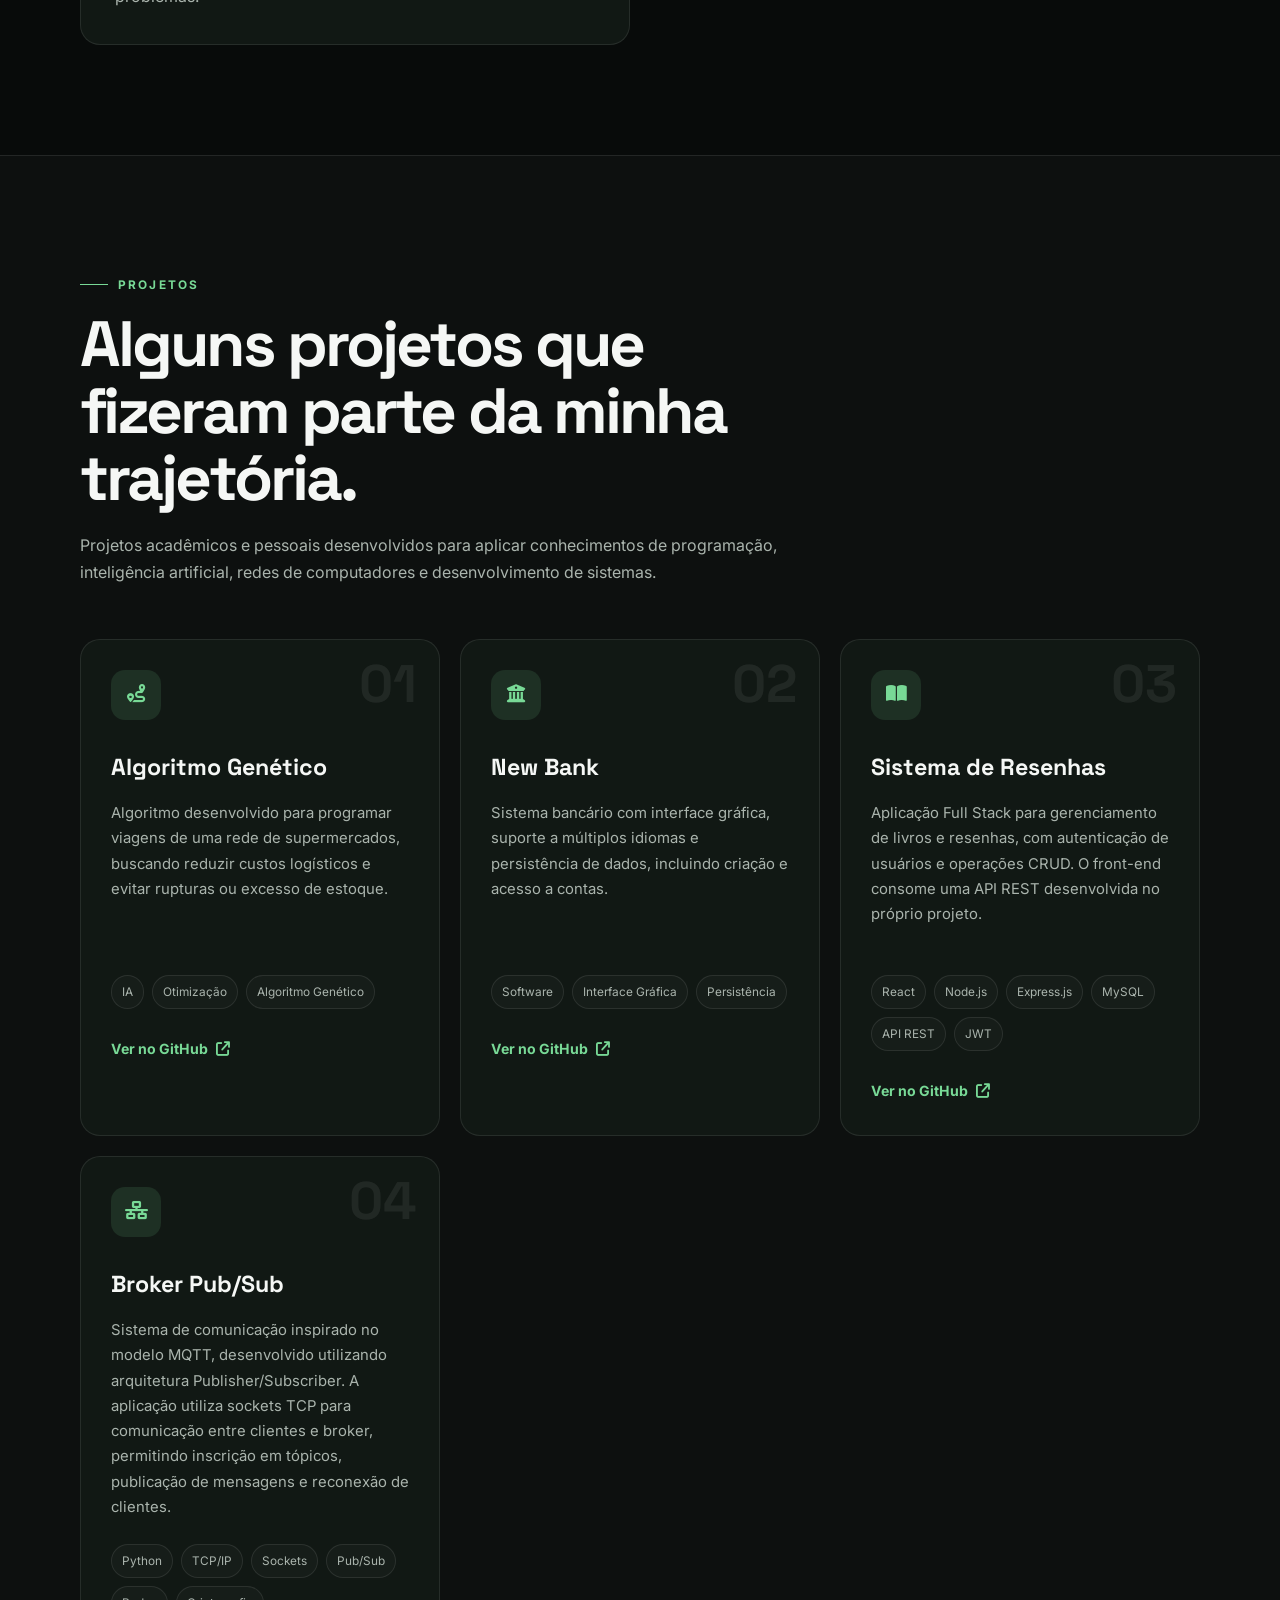
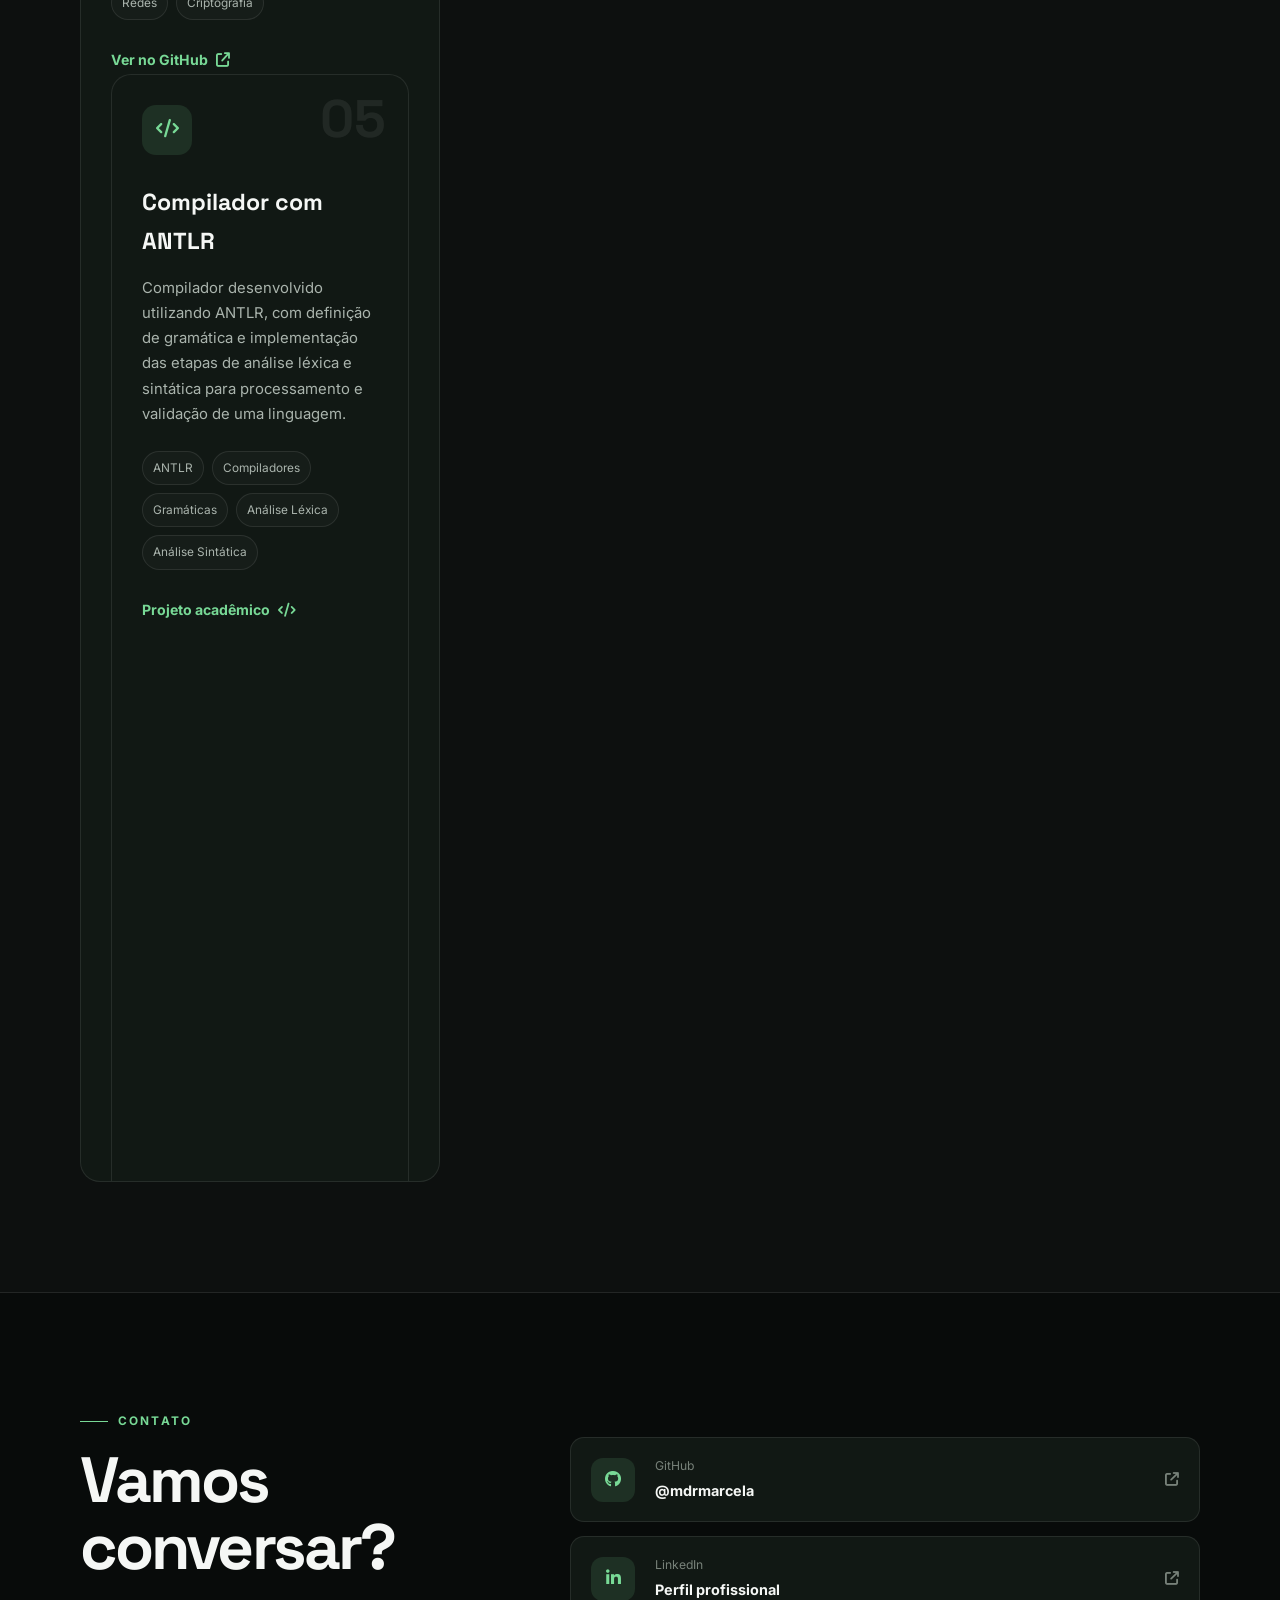
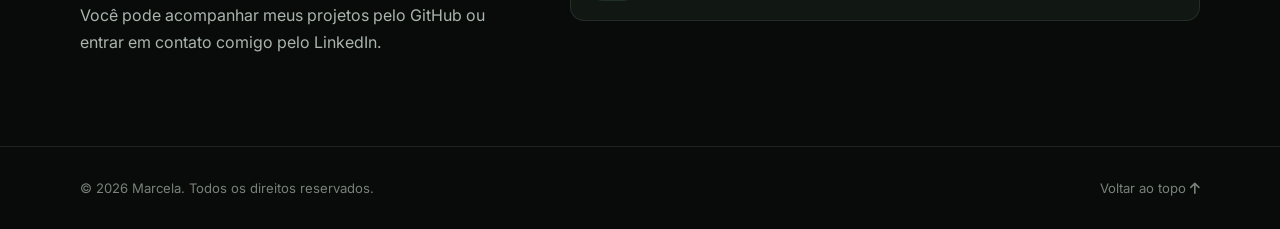
==== commit 12183925: "Adicionando os links externos" ====
--- a/index.html
+++ b/index.html
@@ -1,15 +1,14 @@
 <!DOCTYPE html>
 <html lang="pt-BR">
+
 <head>
     <meta charset="UTF-8">
     <meta name="viewport" content="width=device-width, initial-scale=1.0">
 
     <title>Marcela | Portfólio</title>
 
-    <meta
-        name="description"
-        content="Portfólio de Marcela, estudante de Ciência da Computação e Técnica em Desenvolvimento de Sistemas."
-    >
+    <meta name="description"
+        content="Portfólio de Marcela, estudante de Ciência da Computação e Técnica em Desenvolvimento de Sistemas.">
 
     <!-- Google Fonts -->
     <link rel="preconnect" href="https://fonts.googleapis.com">
@@ -17,14 +16,10 @@
 
     <link
         href="https://fonts.googleapis.com/css2?family=Inter:wght@400;500;600;700&family=Space+Grotesk:wght@500;600;700&display=swap"
-        rel="stylesheet"
-    >
+        rel="stylesheet">
 
     <!-- Font Awesome -->
-    <link
-        rel="stylesheet"
-        href="https://cdnjs.cloudflare.com/ajax/libs/font-awesome/6.5.2/css/all.min.css"
-    >
+    <link rel="stylesheet" href="https://cdnjs.cloudflare.com/ajax/libs/font-awesome/6.5.2/css/all.min.css">
 
     <!-- CSS -->
     <link rel="stylesheet" href="style.css">
@@ -41,12 +36,7 @@
                 Marcela<span>.</span>
             </a>
 
-            <button
-                class="menu-toggle"
-                type="button"
-                aria-label="Abrir menu"
-                aria-expanded="false"
-            >
+            <button class="menu-toggle" type="button" aria-label="Abrir menu" aria-expanded="false">
                 <i class="fa-solid fa-bars"></i>
             </button>
 
@@ -88,7 +78,7 @@
                     <p class="hero-subtitle">
                         Estudante de Ciência da Computação e Técnica em
                         Desenvolvimento de Sistemas, com interesse em
-                        desenvolvimento de software, redes de computadores, 
+                        desenvolvimento de software, redes de computadores,
                         infraestrutura, hardware e inteligência artificial.
                     </p>
 
@@ -104,11 +94,7 @@
                         </a>
 
 
-                        <a
-                            class="btn btn-secondary"
-                            href="https://github.com/mdrmarcela"
-                            target="_blank"
-                        >
+                        <a class="btn btn-secondary" href="https://github.com/mdrmarcela" target="_blank">
 
                             <i class="fa-brands fa-github"></i>
 
@@ -121,22 +107,15 @@
 
                     <div class="social-links">
 
-                        <a
-                            href="https://github.com/mdrmarcela"
-                            target="_blank"
-                            aria-label="GitHub"
-                        >
+                        <a href="https://github.com/mdrmarcela" target="_blank" aria-label="GitHub">
 
                             <i class="fa-brands fa-github"></i>
 
                         </a>
 
 
-                        <a
-                            href="https://www.linkedin.com/in/marcela-rodrigues-480887188"
-                            target="_blank"
-                            aria-label="LinkedIn"
-                        >
+                        <a href="https://www.linkedin.com/in/marcela-rodrigues-480887188" target="_blank"
+                            aria-label="LinkedIn">
 
                             <i class="fa-brands fa-linkedin-in"></i>
 
@@ -151,11 +130,7 @@
 
                     <div class="hero-image-card">
 
-                        <img
-                            src="imagens/foto-perfil.jpg"
-                            alt="Foto de perfil"
-                            class="hero-image"
-                        >
+                        <img src="imagens/foto-perfil.jpg" alt="Foto de perfil" class="hero-image">
 
                     </div>
 
@@ -172,295 +147,295 @@
 
 
         <!-- SOBRE -->
-<section class="section section-alt" id="sobre">
-
-    <div class="container">
-
-        <div class="section-heading">
-
-            <p class="section-label">
-                SOBRE MIM
-            </p>
-
-            <h2>
-                Desenvolvimento, infraestrutura e tecnologia.
-            </h2>
-
-            <p>
-                Sou estudante de Ciência da Computação e Técnica em
-                Desenvolvimento de Sistemas. Ao longo da minha formação,
-                venho desenvolvendo projetos nas áreas de desenvolvimento
-                de software, inteligência artificial e redes de computadores,
-                além de adquirir experiência prática com suporte de TI,
-                hardware e infraestrutura.
-            </p>
-
-        </div>
-
-
-        <div class="about-grid">
-
-
-            <!-- FORMAÇÃO -->
-            <article class="info-card">
-
-                <div class="card-icon">
-                    <i class="fa-solid fa-graduation-cap"></i>
-                </div>
-
-                <h3>Formação</h3>
-
-                <p>
-                    Estudante da 8° fase de Ciência da Computação e Técnica em
-                    Desenvolvimento de Sistemas, unindo conhecimentos
-                    acadêmicos e experiência prática na área de tecnologia.
-                </p>
-
-            </article>
-
-
-            <!-- ÁREAS DE INTERESSE -->
-            <article class="info-card">
-
-                <div class="card-icon">
-                    <i class="fa-solid fa-network-wired"></i>
-                </div>
-
-                <h3>Áreas de interesse</h3>
-
-                <p>
-                    Desenvolvimento de software, redes de computadores,
-                    infraestrutura de TI, hardware, inteligência artificial
-                    e segurança da informação.
-                </p>
-
-            </article>
-
-
-            <!-- COMPETÊNCIAS -->
-            <article class="info-card">
-
-                <div class="card-icon">
-                    <i class="fa-solid fa-people-group"></i>
-                </div>
-
-                <h3>Competências</h3>
-
-                <p>
-                    Comunicação, organização, liderança, resolução de
-                    problemas e trabalho em equipe.
-                </p>
-
-            </article>
-
-        </div>
-
-
-        <!-- TECNOLOGIAS -->
-        <div class="skills-block">
-
-            <h3>
-                Tecnologias e conhecimentos
-            </h3>
-
-            <div class="skills-list">
-
-                <span>Java</span>
-
-                <span>Python</span>
-
-                <span>JavaScript</span>
-
-                <span>HTML</span>
-
-                <span>CSS</span>
-
-                <span>Node.js</span>
-
-                <span>Express.js</span>
-
-                <span>React</span>
-
-                <span>MySQL</span>
-
-                <span>Git & GitHub</span>
-
-                <span>Redes de Computadores</span>
-
-                <span>TCP/IP</span>
-
-                <span>Cabeamento e Infraestrutura de Rede</span>
-
-                <span>Hardware</span>
-
-                <span>Suporte de TI</span>
-
-                <span>Sistemas Educacionais</span>
+        <section class="section section-alt" id="sobre">
+
+            <div class="container">
+
+                <div class="section-heading">
+
+                    <p class="section-label">
+                        SOBRE MIM
+                    </p>
+
+                    <h2>
+                        Desenvolvimento, infraestrutura e tecnologia.
+                    </h2>
+
+                    <p>
+                        Sou estudante de Ciência da Computação e Técnica em
+                        Desenvolvimento de Sistemas. Ao longo da minha formação,
+                        venho desenvolvendo projetos nas áreas de desenvolvimento
+                        de software, inteligência artificial e redes de computadores,
+                        além de adquirir experiência prática com suporte de TI,
+                        hardware e infraestrutura.
+                    </p>
+
+                </div>
+
+
+                <div class="about-grid">
+
+
+                    <!-- FORMAÇÃO -->
+                    <article class="info-card">
+
+                        <div class="card-icon">
+                            <i class="fa-solid fa-graduation-cap"></i>
+                        </div>
+
+                        <h3>Formação</h3>
+
+                        <p>
+                            Estudante da 8° fase de Ciência da Computação e Técnica em
+                            Desenvolvimento de Sistemas, unindo conhecimentos
+                            acadêmicos e experiência prática na área de tecnologia.
+                        </p>
+
+                    </article>
+
+
+                    <!-- ÁREAS DE INTERESSE -->
+                    <article class="info-card">
+
+                        <div class="card-icon">
+                            <i class="fa-solid fa-network-wired"></i>
+                        </div>
+
+                        <h3>Áreas de interesse</h3>
+
+                        <p>
+                            Desenvolvimento de software, redes de computadores,
+                            infraestrutura de TI, hardware, inteligência artificial
+                            e segurança da informação.
+                        </p>
+
+                    </article>
+
+
+                    <!-- COMPETÊNCIAS -->
+                    <article class="info-card">
+
+                        <div class="card-icon">
+                            <i class="fa-solid fa-people-group"></i>
+                        </div>
+
+                        <h3>Competências</h3>
+
+                        <p>
+                            Comunicação, organização, liderança, resolução de
+                            problemas e trabalho em equipe.
+                        </p>
+
+                    </article>
+
+                </div>
+
+
+                <!-- TECNOLOGIAS -->
+                <div class="skills-block">
+
+                    <h3>
+                        Tecnologias e conhecimentos
+                    </h3>
+
+                    <div class="skills-list">
+
+                        <span>Java</span>
+
+                        <span>Python</span>
+
+                        <span>JavaScript</span>
+
+                        <span>HTML</span>
+
+                        <span>CSS</span>
+
+                        <span>Node.js</span>
+
+                        <span>Express.js</span>
+
+                        <span>React</span>
+
+                        <span>MySQL</span>
+
+                        <span>Git & GitHub</span>
+
+                        <span>Redes de Computadores</span>
+
+                        <span>TCP/IP</span>
+
+                        <span>Cabeamento e Infraestrutura de Rede</span>
+
+                        <span>Hardware</span>
+
+                        <span>Suporte de TI</span>
+
+                        <span>Sistemas Educacionais</span>
+
+                    </div>
+
+                </div>
+
+
+                <!-- IDIOMAS -->
+                <div class="skills-block">
+
+                    <h3>
+                        Idiomas
+                    </h3>
+
+                    <div class="skills-list">
+
+                        <span>
+                            <i class="fa-solid fa-language"></i>
+                            Português
+                        </span>
+
+                        <span>
+                            <i class="fa-solid fa-language"></i>
+                            Inglês
+                        </span>
+
+                        <span>
+                            <i class="fa-solid fa-hands-asl-interpreting"></i>
+                            Libras — nível inicial
+                        </span>
+
+                    </div>
+
+                </div>
 
             </div>
 
-        </div>
-
-
-        <!-- IDIOMAS -->
-        <div class="skills-block">
-
-            <h3>
-                Idiomas
-            </h3>
-
-            <div class="skills-list">
-
-                <span>
-                    <i class="fa-solid fa-language"></i>
-                    Português
-                </span>
-
-                <span>
-                    <i class="fa-solid fa-language"></i>
-                    Inglês
-                </span>
-
-                <span>
-                    <i class="fa-solid fa-hands-asl-interpreting"></i>
-                    Libras — nível inicial
-                </span>
+        </section>
+
+
+        <!-- EXPERIÊNCIA -->
+        <section class="section" id="experiencia">
+
+            <div class="container">
+
+
+                <div class="section-heading">
+
+                    <p class="section-label">
+                        EXPERIÊNCIA
+                    </p>
+
+                    <h2>
+                        Experiência profissional e trajetória em tecnologia.
+                    </h2>
+
+                    <p>
+                        Experiências que contribuíram para o desenvolvimento
+                        das minhas habilidades técnicas, profissionais e de
+                        resolução de problemas.
+                    </p>
+
+                </div>
+
+
+                <div class="experience-grid">
+
+
+                    <!-- SENAC -->
+                    <article class="experience-card highlight-card">
+
+                        <div class="experience-top">
+
+                            <div>
+
+                                <p class="experience-type">
+                                    Experiência atual
+                                </p>
+
+                                <h3>
+                                    Estagiária de TI — Senac
+                                </h3>
+
+                            </div>
+
+                            <i class="fa-solid fa-laptop-code"></i>
+
+                        </div>
+
+                        <p>
+                            Atuação no suporte de tecnologia da informação,
+                            auxiliando na manutenção e configuração de computadores,
+                            hardware, sistemas, impressoras, redes e equipamentos
+                            utilizados no ambiente educacional.
+                        </p>
+
+                    </article>
+
+
+                    <!-- CONEXÃO SERRA -->
+                    <article class="experience-card">
+
+                        <div class="experience-top">
+
+                            <div>
+
+                                <p class="experience-type">
+                                    Experiência profissional
+                                </p>
+
+                                <h3>
+                                    Conexão Serra
+                                </h3>
+
+                            </div>
+
+                            <i class="fa-solid fa-wifi"></i>
+
+                        </div>
+
+                        <p>
+                            Atuação durante cinco anos em uma empresa provedora
+                            de internet, com experiências nas áreas administrativa,
+                            contábil e de recursos humanos, além do contato com
+                            o setor de telecomunicações e do acompanhamento da
+                            expansão da tecnologia de fibra óptica.
+                        </p>
+
+                    </article>
+
+
+                    <!-- REUNI -->
+                    <article class="experience-card">
+
+                        <div class="experience-top">
+
+                            <div>
+
+                                <p class="experience-type">
+                                    Destaque acadêmico
+                                </p>
+
+                                <h3>
+                                    1º lugar — Reuni Challenge
+                                </h3>
+
+                            </div>
+
+                            <i class="fa-solid fa-trophy"></i>
+
+                        </div>
+
+                        <p>
+                            Participação em desafio acadêmico envolvendo inovação,
+                            colaboração, desenvolvimento de ideias e resolução
+                            de problemas.
+                        </p>
+
+                    </article>
+
+
+                </div>
 
             </div>
 
-        </div>
-
-    </div>
-
-</section>
-
-
-        <!-- EXPERIÊNCIA -->
-<section class="section" id="experiencia">
-
-    <div class="container">
-
-
-        <div class="section-heading">
-
-            <p class="section-label">
-                EXPERIÊNCIA
-            </p>
-
-            <h2>
-                Experiência profissional e trajetória em tecnologia.
-            </h2>
-
-            <p>
-                Experiências que contribuíram para o desenvolvimento
-                das minhas habilidades técnicas, profissionais e de
-                resolução de problemas.
-            </p>
-
-        </div>
-
-
-        <div class="experience-grid">
-
-
-            <!-- SENAC -->
-            <article class="experience-card highlight-card">
-
-                <div class="experience-top">
-
-                    <div>
-
-                        <p class="experience-type">
-                            Experiência atual
-                        </p>
-
-                        <h3>
-                            Estagiária de TI — Senac
-                        </h3>
-
-                    </div>
-
-                    <i class="fa-solid fa-laptop-code"></i>
-
-                </div>
-
-                <p>
-                    Atuação no suporte de tecnologia da informação,
-                    auxiliando na manutenção e configuração de computadores,
-                    hardware, sistemas, impressoras, redes e equipamentos
-                    utilizados no ambiente educacional.
-                </p>
-
-            </article>
-
-
-            <!-- CONEXÃO SERRA -->
-            <article class="experience-card">
-
-                <div class="experience-top">
-
-                    <div>
-
-                        <p class="experience-type">
-                            Experiência profissional
-                        </p>
-
-                        <h3>
-                            Conexão Serra
-                        </h3>
-
-                    </div>
-
-                    <i class="fa-solid fa-wifi"></i>
-
-                </div>
-
-                <p>
-                    Atuação durante cinco anos em uma empresa provedora
-                    de internet, com experiências nas áreas administrativa,
-                    contábil e de recursos humanos, além do contato com
-                    o setor de telecomunicações e do acompanhamento da
-                    expansão da tecnologia de fibra óptica.
-                </p>
-
-            </article>
-
-
-            <!-- REUNI -->
-            <article class="experience-card">
-
-                <div class="experience-top">
-
-                    <div>
-
-                        <p class="experience-type">
-                            Destaque acadêmico
-                        </p>
-
-                        <h3>
-                            1º lugar — Reuni Challenge
-                        </h3>
-
-                    </div>
-
-                    <i class="fa-solid fa-trophy"></i>
-
-                </div>
-
-                <p>
-                    Participação em desafio acadêmico envolvendo inovação,
-                    colaboração, desenvolvimento de ideias e resolução
-                    de problemas.
-                </p>
-
-            </article>
-
-
-        </div>
-
-    </div>
-
-</section>
+        </section>
 
 
         <!-- PROJETOS -->
@@ -529,11 +504,8 @@
                         </div>
 
 
-                        <a
-                            class="project-link"
-                            href="https://github.com/mdrmarcela/AlgoritmoGenetico/tree/main"
-                            target="_blank"
-                        >
+                        <a class="project-link" href="https://github.com/mdrmarcela/AlgoritmoGenetico/tree/main"
+                            target="_blank">
 
                             Ver no GitHub
 
@@ -580,11 +552,7 @@
                         </div>
 
 
-                        <a
-                            class="project-link"
-                            href="https://github.com/mdrmarcela/NewBank"
-                            target="_blank"
-                        >
+                        <a class="project-link" href="https://github.com/mdrmarcela/NewBank" target="_blank">
 
                             Ver no GitHub
 
@@ -593,205 +561,198 @@
                         </a>
 
                     </article>
-<!-- PROJETO 3 -->
-<article class="project-card">
-
-    <div class="project-icon">
-        <i class="fa-solid fa-book-open"></i>
-    </div>
-
-    <div class="project-number">
-        03
-    </div>
-
-    <h3>
-        Sistema de Resenhas
-    </h3>
-
-    <p>
-        Aplicação Full Stack para gerenciamento de livros e resenhas,
-        com autenticação de usuários e operações CRUD. O front-end
-        consome uma API REST desenvolvida no próprio projeto.
-    </p>
-
-
-    <div class="project-tags">
-
-        <span>React</span>
-
-        <span>Node.js</span>
-
-        <span>Express.js</span>
-
-        <span>MySQL</span>
-
-        <span>API REST</span>
-
-        <span>JWT</span>
-
-    </div>
-
-
-    <a
-        class="project-link"
-        href="https://github.com/mdrmarcela/sistema_resenhas"
-        target="_blank"
-    >
-
-        Ver no GitHub
-
-        <i class="fa-solid fa-arrow-up-right-from-square"></i>
-
-    </a>
-
-</article>
-
- <!-- PROJETO 4 -->
-<article class="project-card">
-
-    <div class="project-icon">
-        <i class="fa-solid fa-network-wired"></i>
-    </div>
-
-    <div class="project-number">
-        04
-    </div>
-
-    <h3>
-        Broker Pub/Sub
-    </h3>
-
-    <p>
-        Sistema de comunicação inspirado no modelo MQTT,
-        desenvolvido utilizando arquitetura Publisher/Subscriber.
-        A aplicação utiliza sockets TCP para comunicação entre
-        clientes e broker, permitindo inscrição em tópicos,
-        publicação de mensagens e reconexão de clientes.
-    </p>
-
-
-    <div class="project-tags">
-
-        <span>Python</span>
-
-        <span>TCP/IP</span>
-
-        <span>Sockets</span>
-
-        <span>Pub/Sub</span>
-
-        <span>Redes</span>
-
-        <span>Criptografia</span>
-
-    </div>
-
-
-    <span class="project-link">
-
-        Projeto acadêmico
-
-        <i class="fa-solid fa-network-wired"></i>
-
-    </span>
-
-</article>
-
- <!-- PROJETO 5 -->
-<article class="project-card">
-
-    <div class="project-icon">
-        <i class="fa-solid fa-code"></i>
-    </div>
-
-    <div class="project-number">
-        05
-    </div>
-
-    <h3>
-        Compilador com ANTLR
-    </h3>
-
-    <p>
-        Compilador desenvolvido utilizando ANTLR, com definição de gramática
-        e implementação das etapas de análise léxica e sintática para
-        processamento e validação de uma linguagem.
-    </p>
-
-    <div class="project-tags">
-
-        <span>ANTLR</span>
-
-        <span>Compiladores</span>
-
-        <span>Gramáticas</span>
-
-        <span>Análise Léxica</span>
-
-        <span>Análise Sintática</span>
-
-    </div>
-
-    <span class="project-link">
-
-        Projeto acadêmico
-
-        <i class="fa-solid fa-code"></i>
-
-    </span>
-
-</article>
-
-
-                     <!-- PROJETO 6 -->
+                    <!-- PROJETO 3 -->
                     <article class="project-card">
 
                         <div class="project-icon">
-
-                            <i class="fa-solid fa-brain"></i>
-
+                            <i class="fa-solid fa-book-open"></i>
                         </div>
 
                         <div class="project-number">
-                            06
+                            03
                         </div>
 
                         <h3>
-                            Rede Neural
+                            Sistema de Resenhas
                         </h3>
 
                         <p>
-                            Projeto de Machine Learning com treinamento
-                            e comparação de diferentes modelos de redes
-                            neurais, alcançando acurácia de 0,8397 em
-                            desafio no Kaggle.
+                            Aplicação Full Stack para gerenciamento de livros e resenhas,
+                            com autenticação de usuários e operações CRUD. O front-end
+                            consome uma API REST desenvolvida no próprio projeto.
                         </p>
 
 
                         <div class="project-tags">
 
-                            <span>Machine Learning</span>
-
-                            <span>Redes Neurais</span>
-
-                            <span>Kaggle</span>
-
-                        </div>
-
-
-                        <a
-                            class="project-link"
-                            href="https://colab.research.google.com/drive/11MlsDLs9abx_X651lpW03s3QOFmszO3m"
-                            target="_blank"
-                        >
-
-                            Ver projeto
+                            <span>React</span>
+
+                            <span>Node.js</span>
+
+                            <span>Express.js</span>
+
+                            <span>MySQL</span>
+
+                            <span>API REST</span>
+
+                            <span>JWT</span>
+
+                        </div>
+
+
+                        <a class="project-link" href="https://github.com/mdrmarcela/sistema_resenhas" target="_blank">
+
+                            Ver no GitHub
 
                             <i class="fa-solid fa-arrow-up-right-from-square"></i>
 
                         </a>
 
                     </article>
+
+                    <!-- PROJETO 4 -->
+                    <article class="project-card">
+
+                        <div class="project-icon">
+                            <i class="fa-solid fa-network-wired"></i>
+                        </div>
+
+                        <div class="project-number">
+                            04
+                        </div>
+
+                        <h3>
+                            Broker Pub/Sub
+                        </h3>
+
+                        <p>
+                            Sistema de comunicação inspirado no modelo MQTT,
+                            desenvolvido utilizando arquitetura Publisher/Subscriber.
+                            A aplicação utiliza sockets TCP para comunicação entre
+                            clientes e broker, permitindo inscrição em tópicos,
+                            publicação de mensagens e reconexão de clientes.
+                        </p>
+
+
+                        <div class="project-tags">
+
+                            <span>Python</span>
+
+                            <span>TCP/IP</span>
+
+                            <span>Sockets</span>
+
+                            <span>Pub/Sub</span>
+
+                            <span>Redes</span>
+
+                            <span>Criptografia</span>
+
+                        </div>
+
+
+                        <a class="project-link" href="https://github.com/mdrmarcela/SISTEMA-MQTT-MARCELA"
+                            target="_blank" rel="noopener noreferrer">
+
+                            Ver no GitHub
+
+                            <i class="fa-solid fa-arrow-up-right-from-square"></i>
+
+                        </a>
+
+                        <!-- PROJETO 5 -->
+                        <article class="project-card">
+
+                            <div class="project-icon">
+                                <i class="fa-solid fa-code"></i>
+                            </div>
+
+                            <div class="project-number">
+                                05
+                            </div>
+
+                            <h3>
+                                Compilador com ANTLR
+                            </h3>
+
+                            <p>
+                                Compilador desenvolvido utilizando ANTLR, com definição de gramática
+                                e implementação das etapas de análise léxica e sintática para
+                                processamento e validação de uma linguagem.
+                            </p>
+
+                            <div class="project-tags">
+
+                                <span>ANTLR</span>
+
+                                <span>Compiladores</span>
+
+                                <span>Gramáticas</span>
+
+                                <span>Análise Léxica</span>
+
+                                <span>Análise Sintática</span>
+
+                            </div>
+
+                            <span class="project-link">
+
+                                Projeto acadêmico
+
+                                <i class="fa-solid fa-code"></i>
+
+                            </span>
+
+                        </article>
+
+
+                        <!-- PROJETO 6 -->
+                        <article class="project-card">
+
+                            <div class="project-icon">
+
+                                <i class="fa-solid fa-brain"></i>
+
+                            </div>
+
+                            <div class="project-number">
+                                06
+                            </div>
+
+                            <h3>
+                                Rede Neural
+                            </h3>
+
+                            <p>
+                                Projeto de Machine Learning com treinamento
+                                e comparação de diferentes modelos de redes
+                                neurais, alcançando acurácia de 0,8397 em
+                                desafio no Kaggle.
+                            </p>
+
+
+                            <div class="project-tags">
+
+                                <span>Machine Learning</span>
+
+                                <span>Redes Neurais</span>
+
+                                <span>Kaggle</span>
+
+                            </div>
+
+
+                            <a class="project-link"
+                                href="https://colab.research.google.com/drive/11MlsDLs9abx_X651lpW03s3QOFmszO3m"
+                                target="_blank">
+
+                                Ver projeto
+
+                                <i class="fa-solid fa-arrow-up-right-from-square"></i>
+
+                            </a>
+
+                        </article>
 
 
                 </div>
@@ -831,11 +792,7 @@
 
 
                     <!-- GITHUB -->
-                    <a
-                        class="contact-card"
-                        href="https://github.com/mdrmarcela"
-                        target="_blank"
-                    >
+                    <a class="contact-card" href="https://github.com/mdrmarcela" target="_blank">
 
                         <i class="fa-brands fa-github"></i>
 
@@ -858,11 +815,8 @@
 
 
                     <!-- LINKEDIN -->
-                    <a
-                        class="contact-card"
-                        href="https://www.linkedin.com/in/marcela-rodrigues-480887188"
-                        target="_blank"
-                    >
+                    <a class="contact-card" href="https://www.linkedin.com/in/marcela-rodrigues-480887188"
+                        target="_blank">
 
                         <i class="fa-brands fa-linkedin-in"></i>
 
@@ -977,4 +931,5 @@
 
 
 </body>
+
 </html>
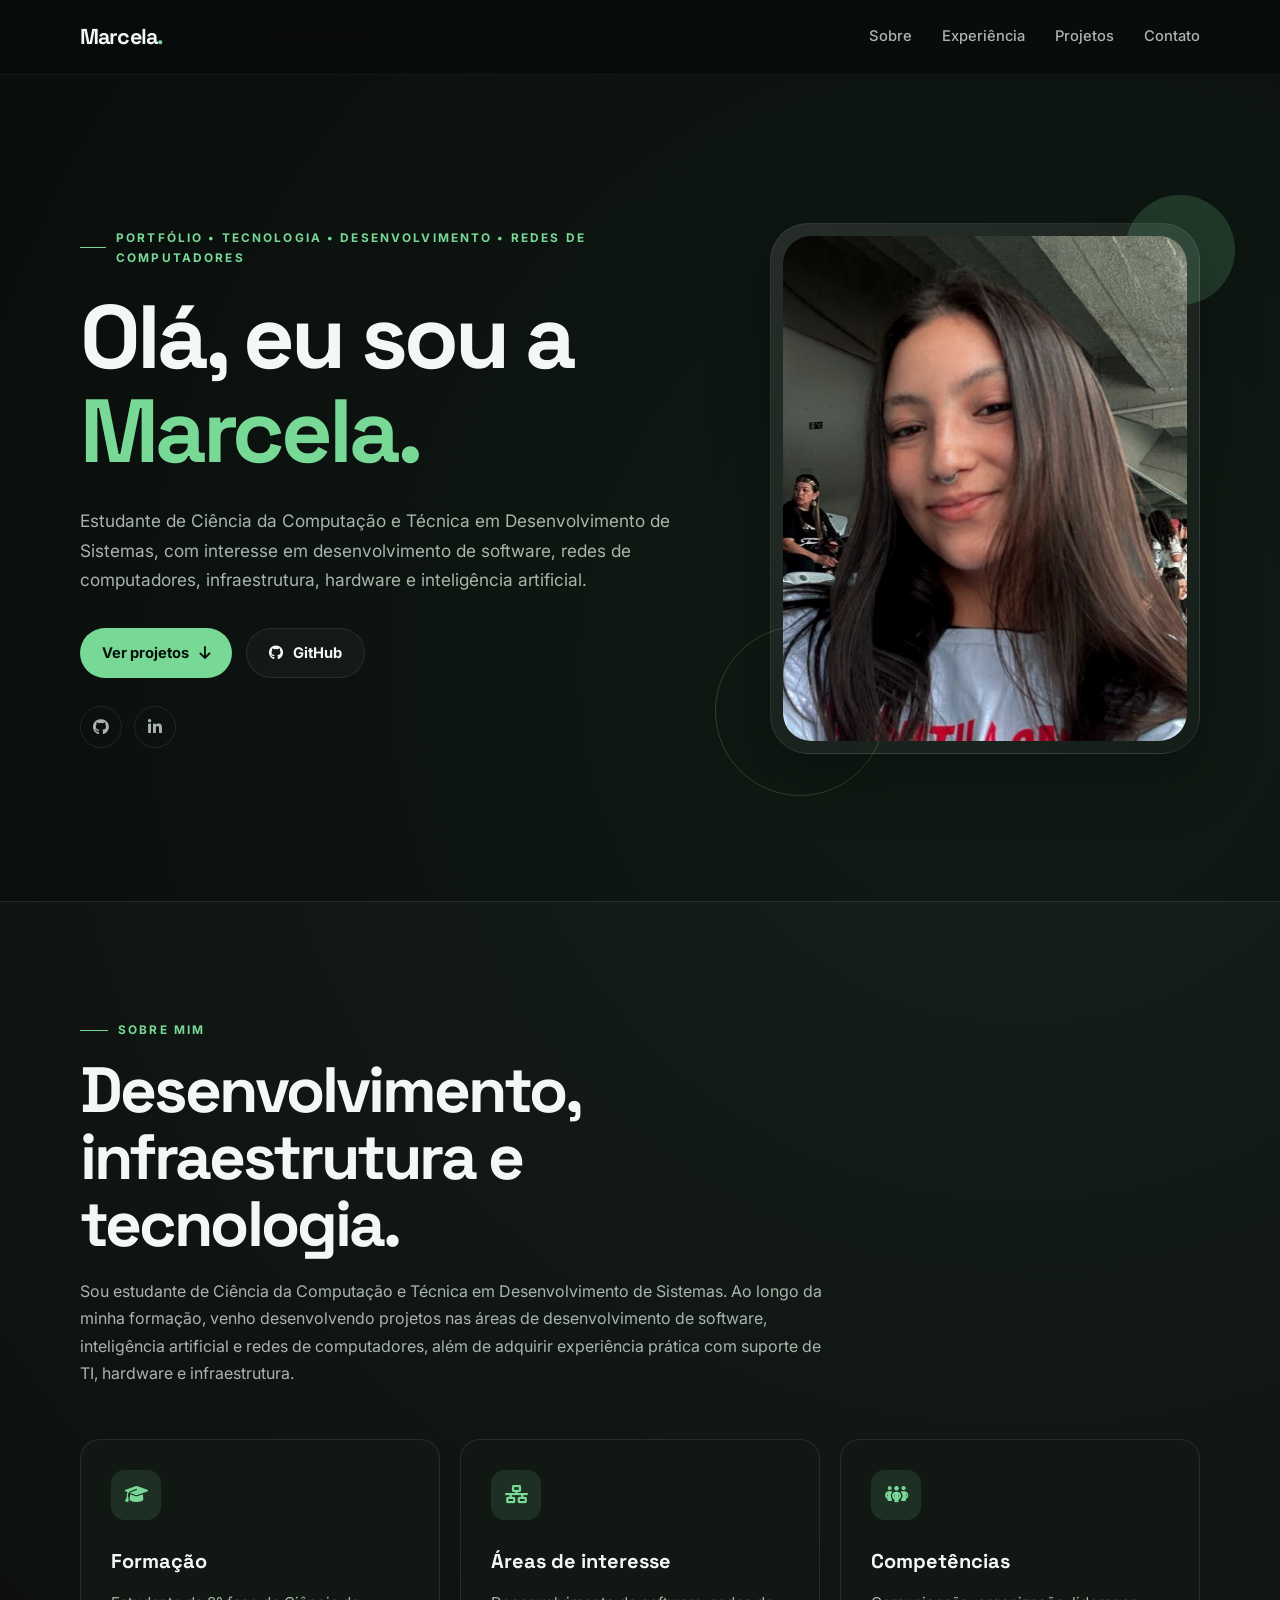
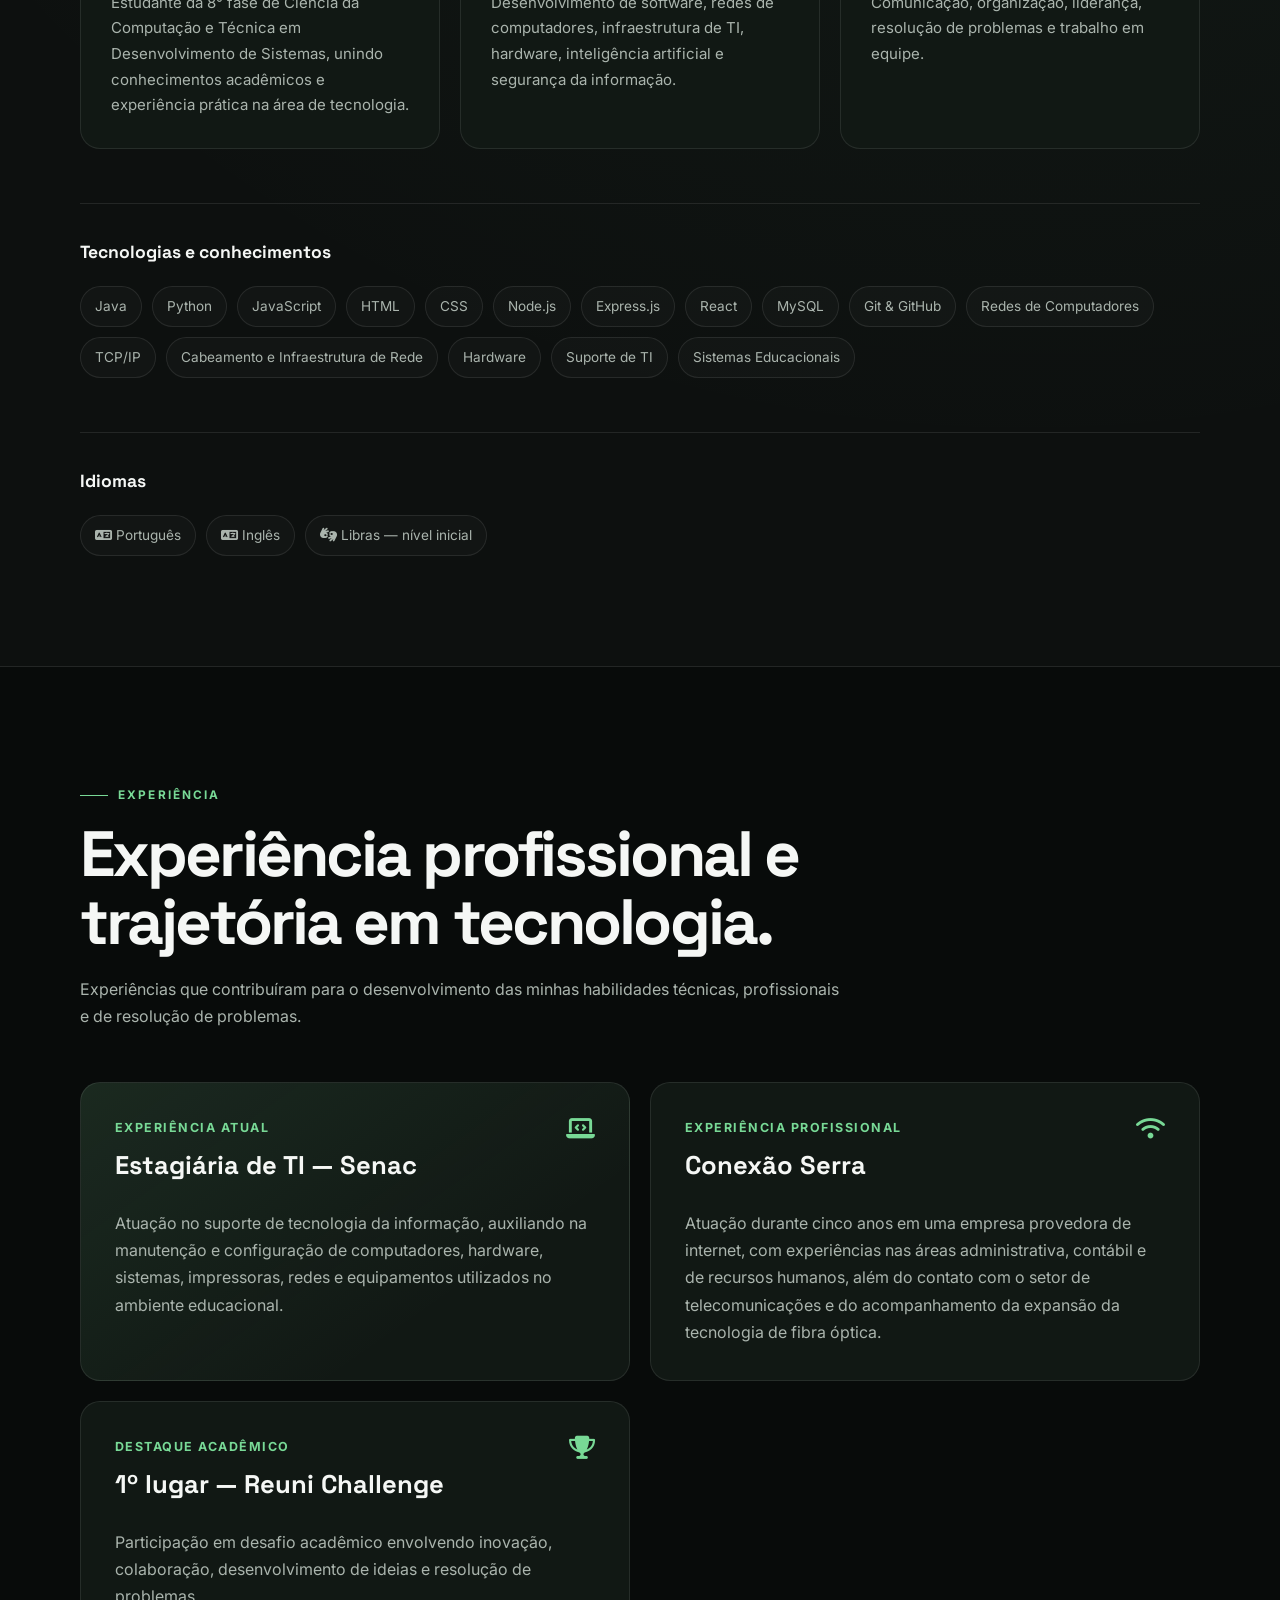
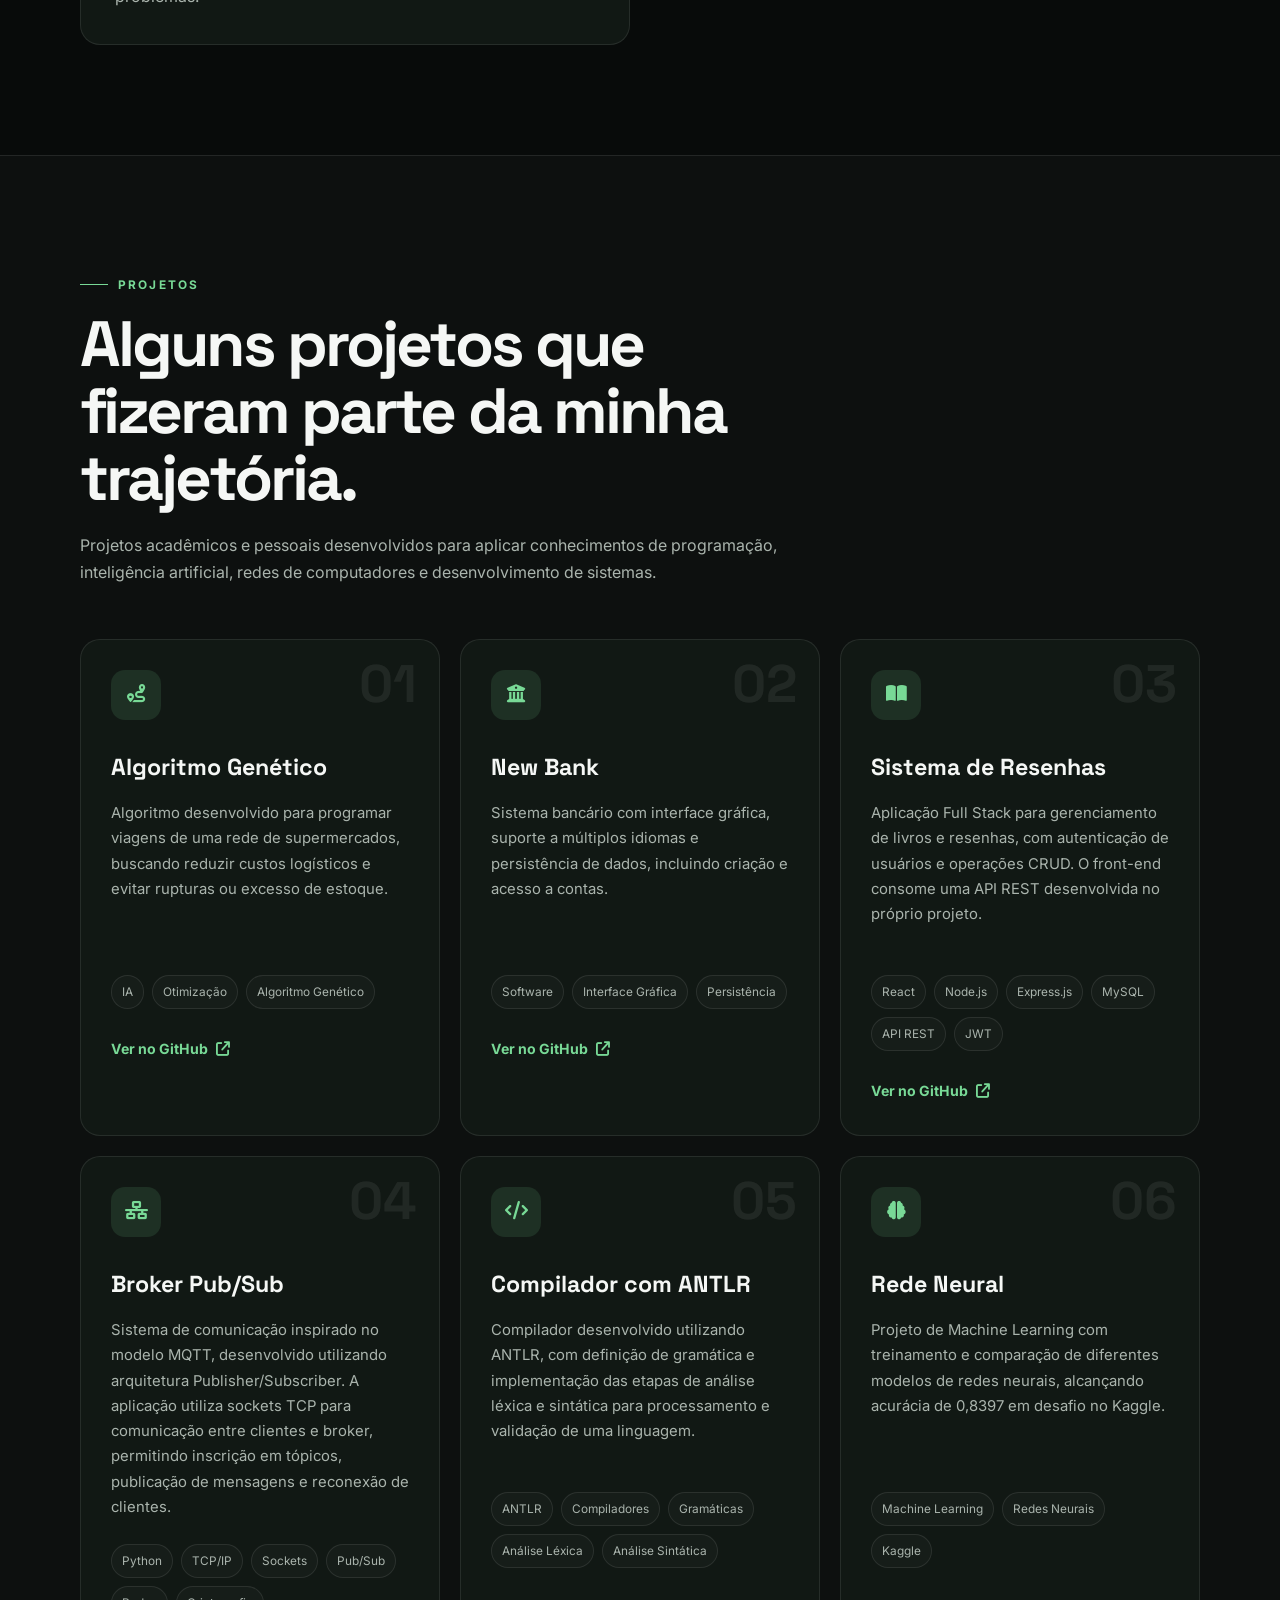
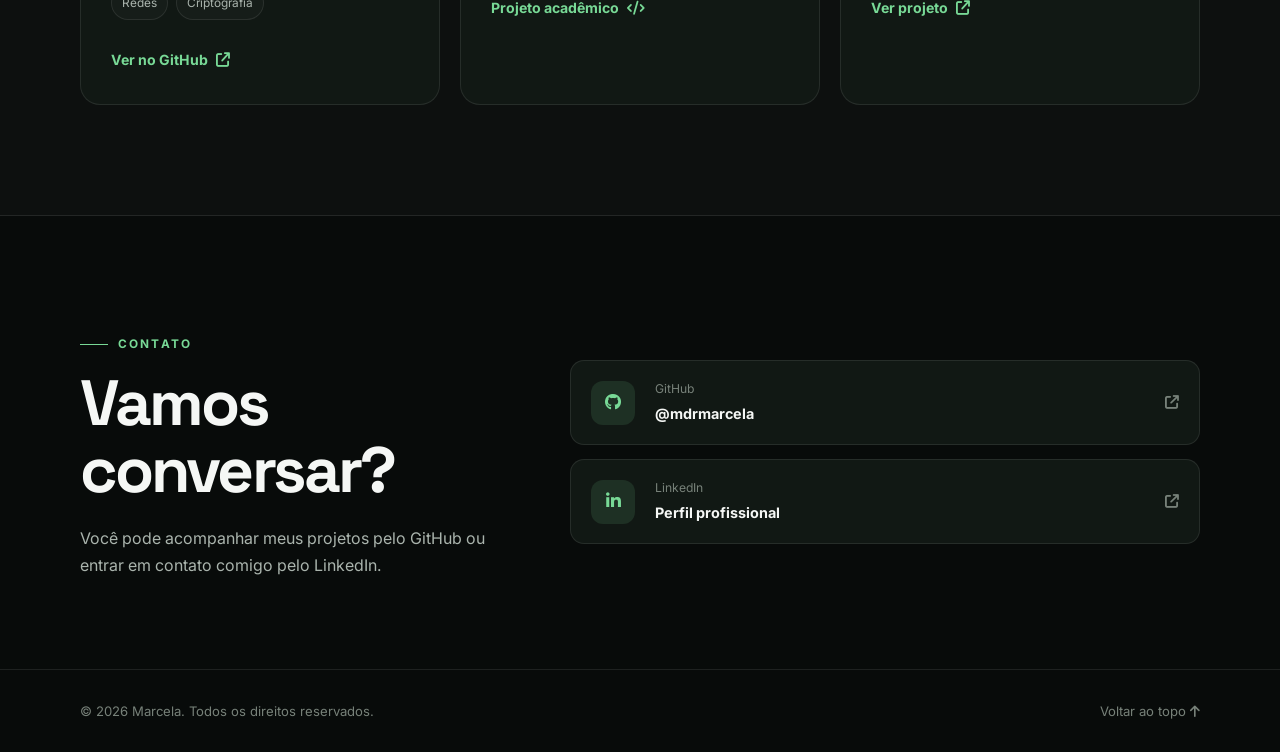
==== commit 8a8b1a6b: "Adicionando os links externos" ====
--- a/index.html
+++ b/index.html
@@ -660,99 +660,101 @@
 
                         </a>
 
-                        <!-- PROJETO 5 -->
-                        <article class="project-card">
-
-                            <div class="project-icon">
-                                <i class="fa-solid fa-code"></i>
-                            </div>
-
-                            <div class="project-number">
-                                05
-                            </div>
-
-                            <h3>
-                                Compilador com ANTLR
-                            </h3>
-
-                            <p>
-                                Compilador desenvolvido utilizando ANTLR, com definição de gramática
-                                e implementação das etapas de análise léxica e sintática para
-                                processamento e validação de uma linguagem.
-                            </p>
-
-                            <div class="project-tags">
-
-                                <span>ANTLR</span>
-
-                                <span>Compiladores</span>
-
-                                <span>Gramáticas</span>
-
-                                <span>Análise Léxica</span>
-
-                                <span>Análise Sintática</span>
-
-                            </div>
-
-                            <span class="project-link">
-
-                                Projeto acadêmico
-
-                                <i class="fa-solid fa-code"></i>
-
-                            </span>
-
-                        </article>
-
-
-                        <!-- PROJETO 6 -->
-                        <article class="project-card">
-
-                            <div class="project-icon">
-
-                                <i class="fa-solid fa-brain"></i>
-
-                            </div>
-
-                            <div class="project-number">
-                                06
-                            </div>
-
-                            <h3>
-                                Rede Neural
-                            </h3>
-
-                            <p>
-                                Projeto de Machine Learning com treinamento
-                                e comparação de diferentes modelos de redes
-                                neurais, alcançando acurácia de 0,8397 em
-                                desafio no Kaggle.
-                            </p>
-
-
-                            <div class="project-tags">
-
-                                <span>Machine Learning</span>
-
-                                <span>Redes Neurais</span>
-
-                                <span>Kaggle</span>
-
-                            </div>
-
-
-                            <a class="project-link"
-                                href="https://colab.research.google.com/drive/11MlsDLs9abx_X651lpW03s3QOFmszO3m"
-                                target="_blank">
-
-                                Ver projeto
-
-                                <i class="fa-solid fa-arrow-up-right-from-square"></i>
-
-                            </a>
-
-                        </article>
+                    </article>
+
+                    <!-- PROJETO 5 -->
+                    <article class="project-card">
+
+                        <div class="project-icon">
+                            <i class="fa-solid fa-code"></i>
+                        </div>
+
+                        <div class="project-number">
+                            05
+                        </div>
+
+                        <h3>
+                            Compilador com ANTLR
+                        </h3>
+
+                        <p>
+                            Compilador desenvolvido utilizando ANTLR, com definição de gramática
+                            e implementação das etapas de análise léxica e sintática para
+                            processamento e validação de uma linguagem.
+                        </p>
+
+                        <div class="project-tags">
+
+                            <span>ANTLR</span>
+
+                            <span>Compiladores</span>
+
+                            <span>Gramáticas</span>
+
+                            <span>Análise Léxica</span>
+
+                            <span>Análise Sintática</span>
+
+                        </div>
+
+                        <span class="project-link">
+
+                            Projeto acadêmico
+
+                            <i class="fa-solid fa-code"></i>
+
+                        </span>
+
+                    </article>
+
+
+                    <!-- PROJETO 6 -->
+                    <article class="project-card">
+
+                        <div class="project-icon">
+
+                            <i class="fa-solid fa-brain"></i>
+
+                        </div>
+
+                        <div class="project-number">
+                            06
+                        </div>
+
+                        <h3>
+                            Rede Neural
+                        </h3>
+
+                        <p>
+                            Projeto de Machine Learning com treinamento
+                            e comparação de diferentes modelos de redes
+                            neurais, alcançando acurácia de 0,8397 em
+                            desafio no Kaggle.
+                        </p>
+
+
+                        <div class="project-tags">
+
+                            <span>Machine Learning</span>
+
+                            <span>Redes Neurais</span>
+
+                            <span>Kaggle</span>
+
+                        </div>
+
+
+                        <a class="project-link"
+                            href="https://colab.research.google.com/drive/11MlsDLs9abx_X651lpW03s3QOFmszO3m"
+                            target="_blank">
+
+                            Ver projeto
+
+                            <i class="fa-solid fa-arrow-up-right-from-square"></i>
+
+                        </a>
+
+                    </article>
 
 
                 </div>
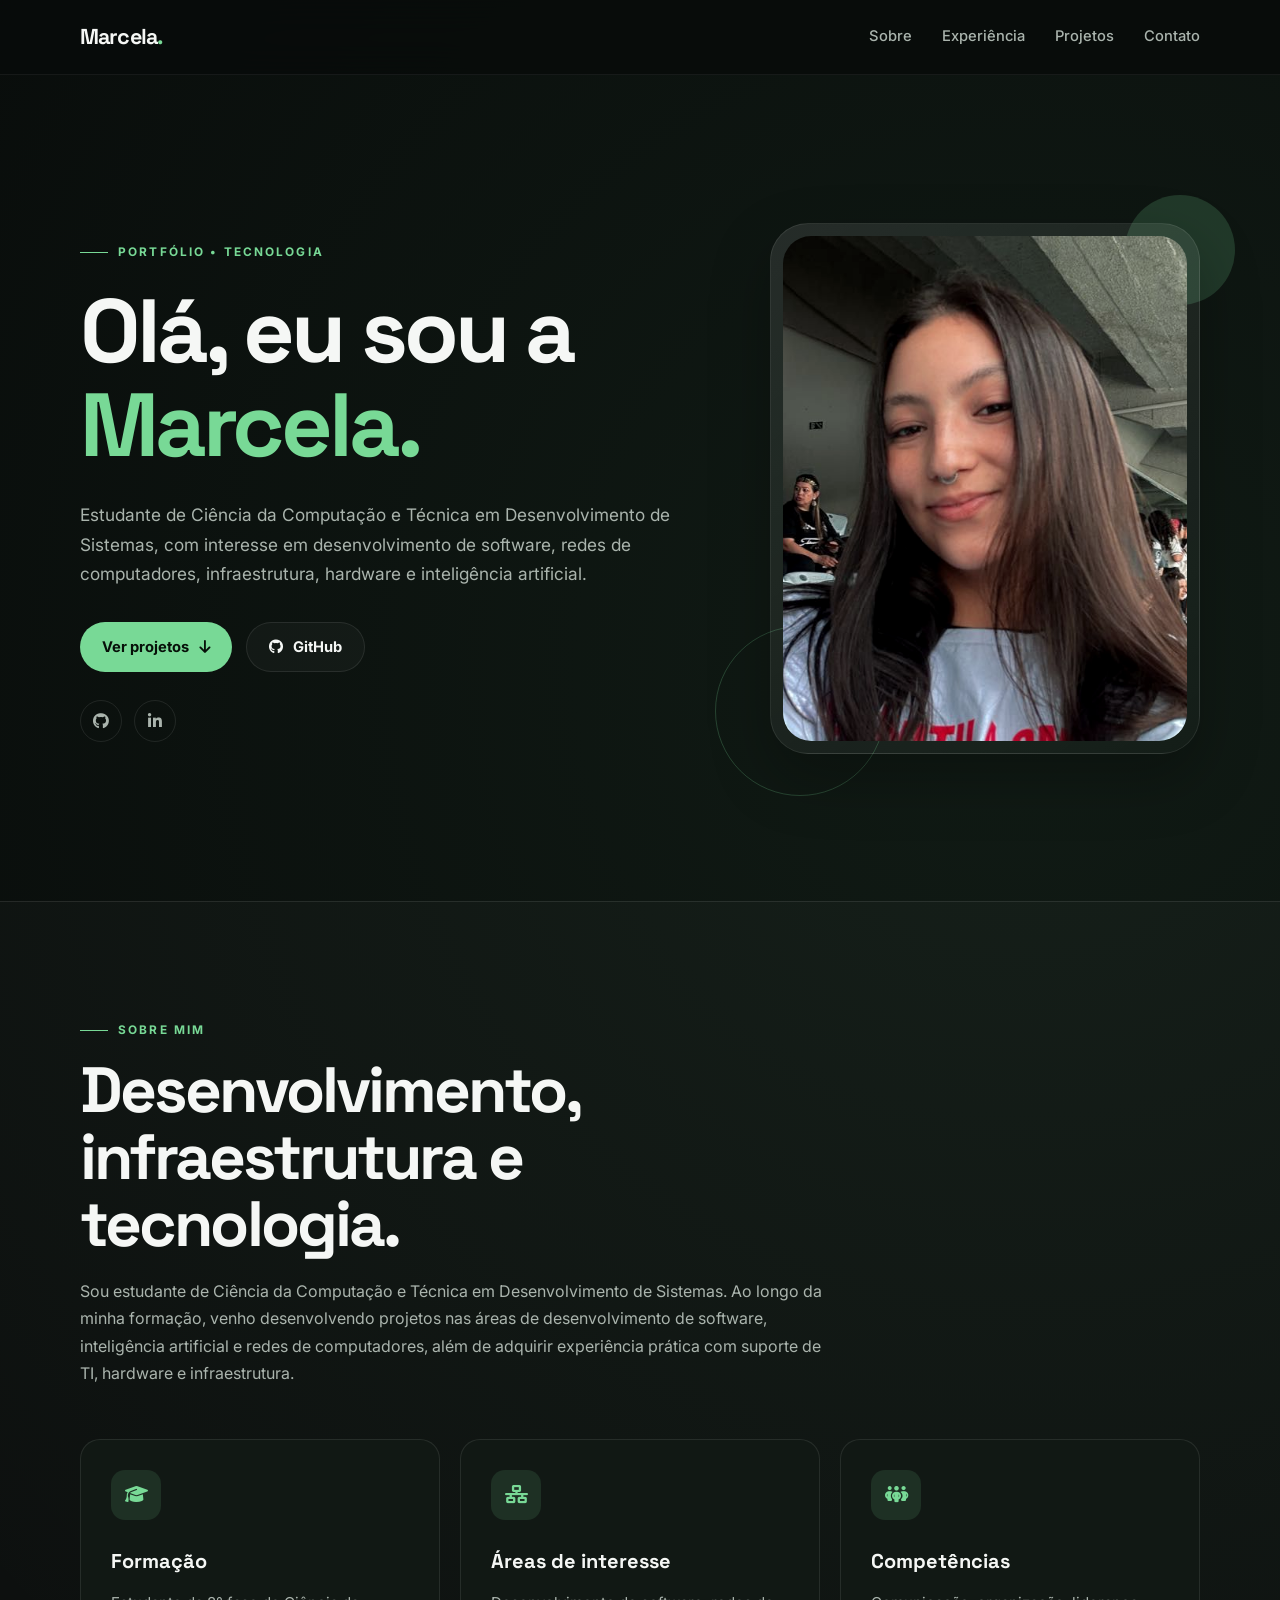
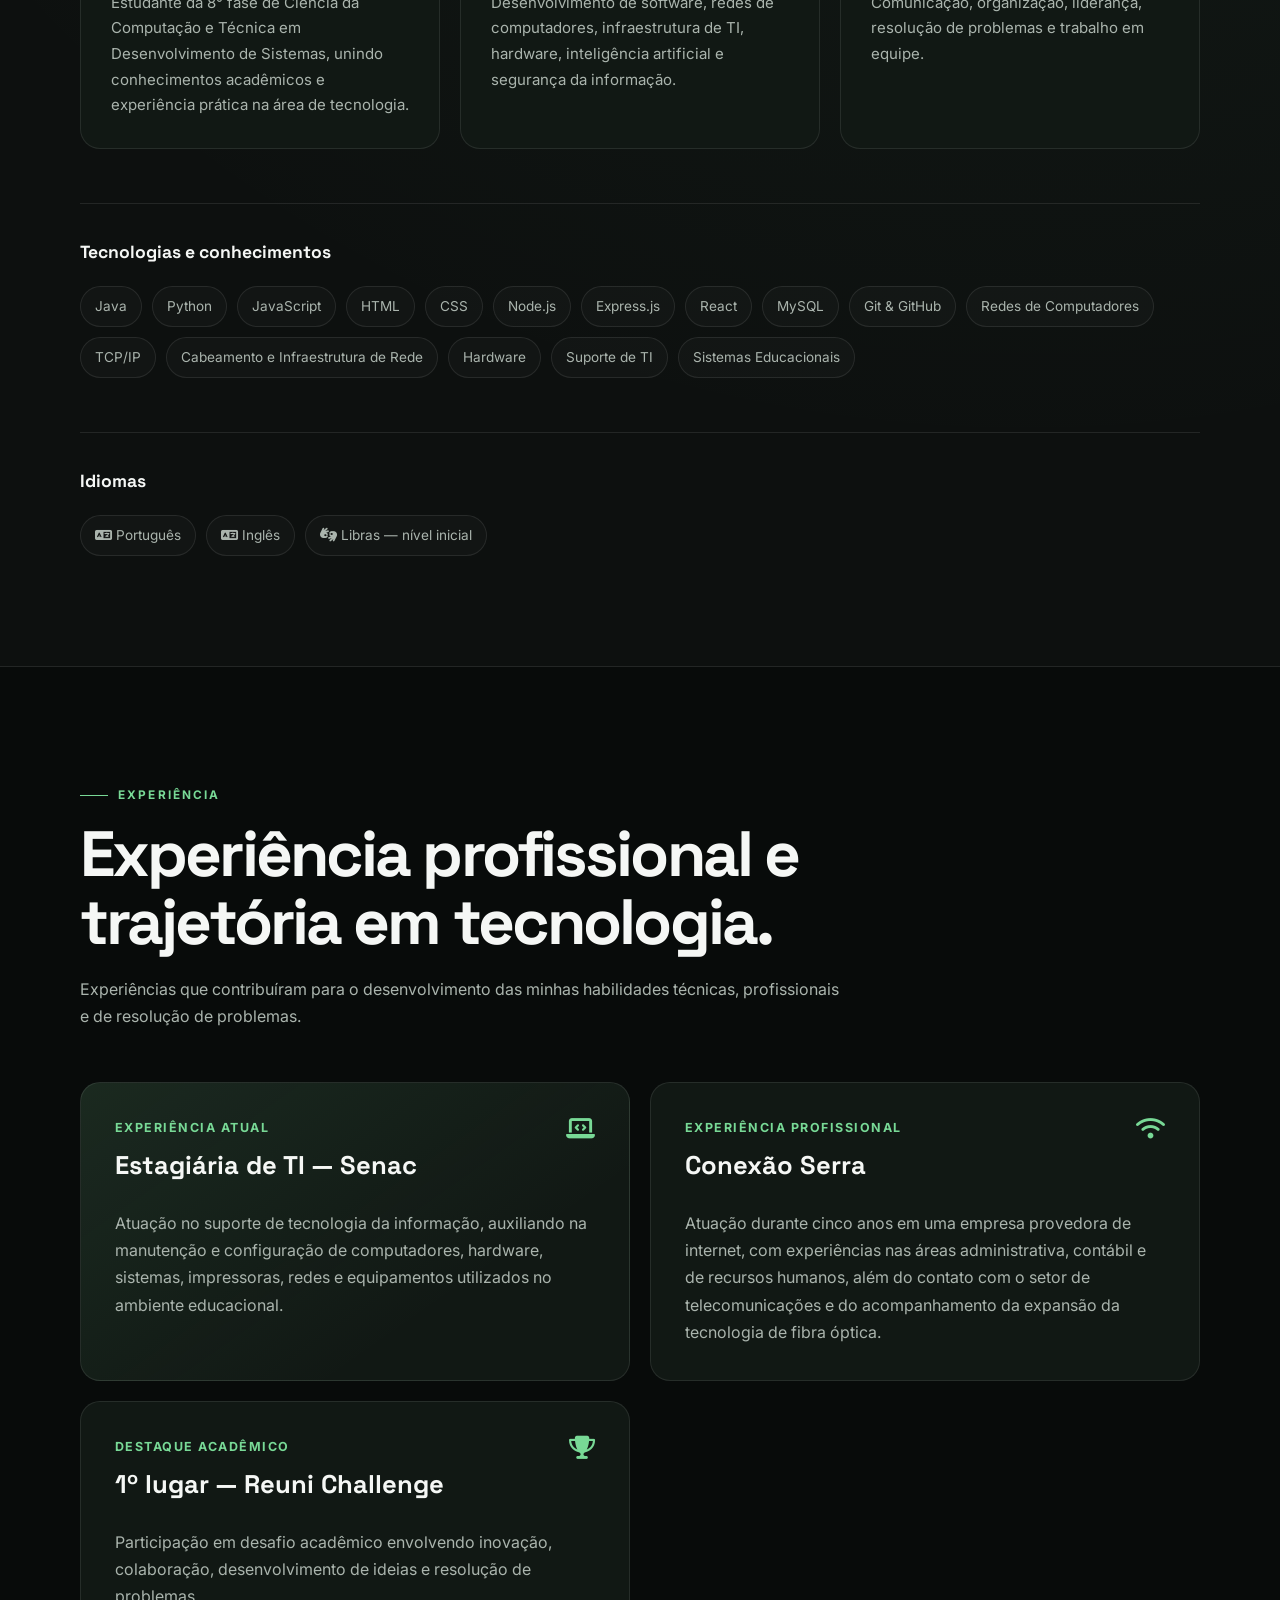
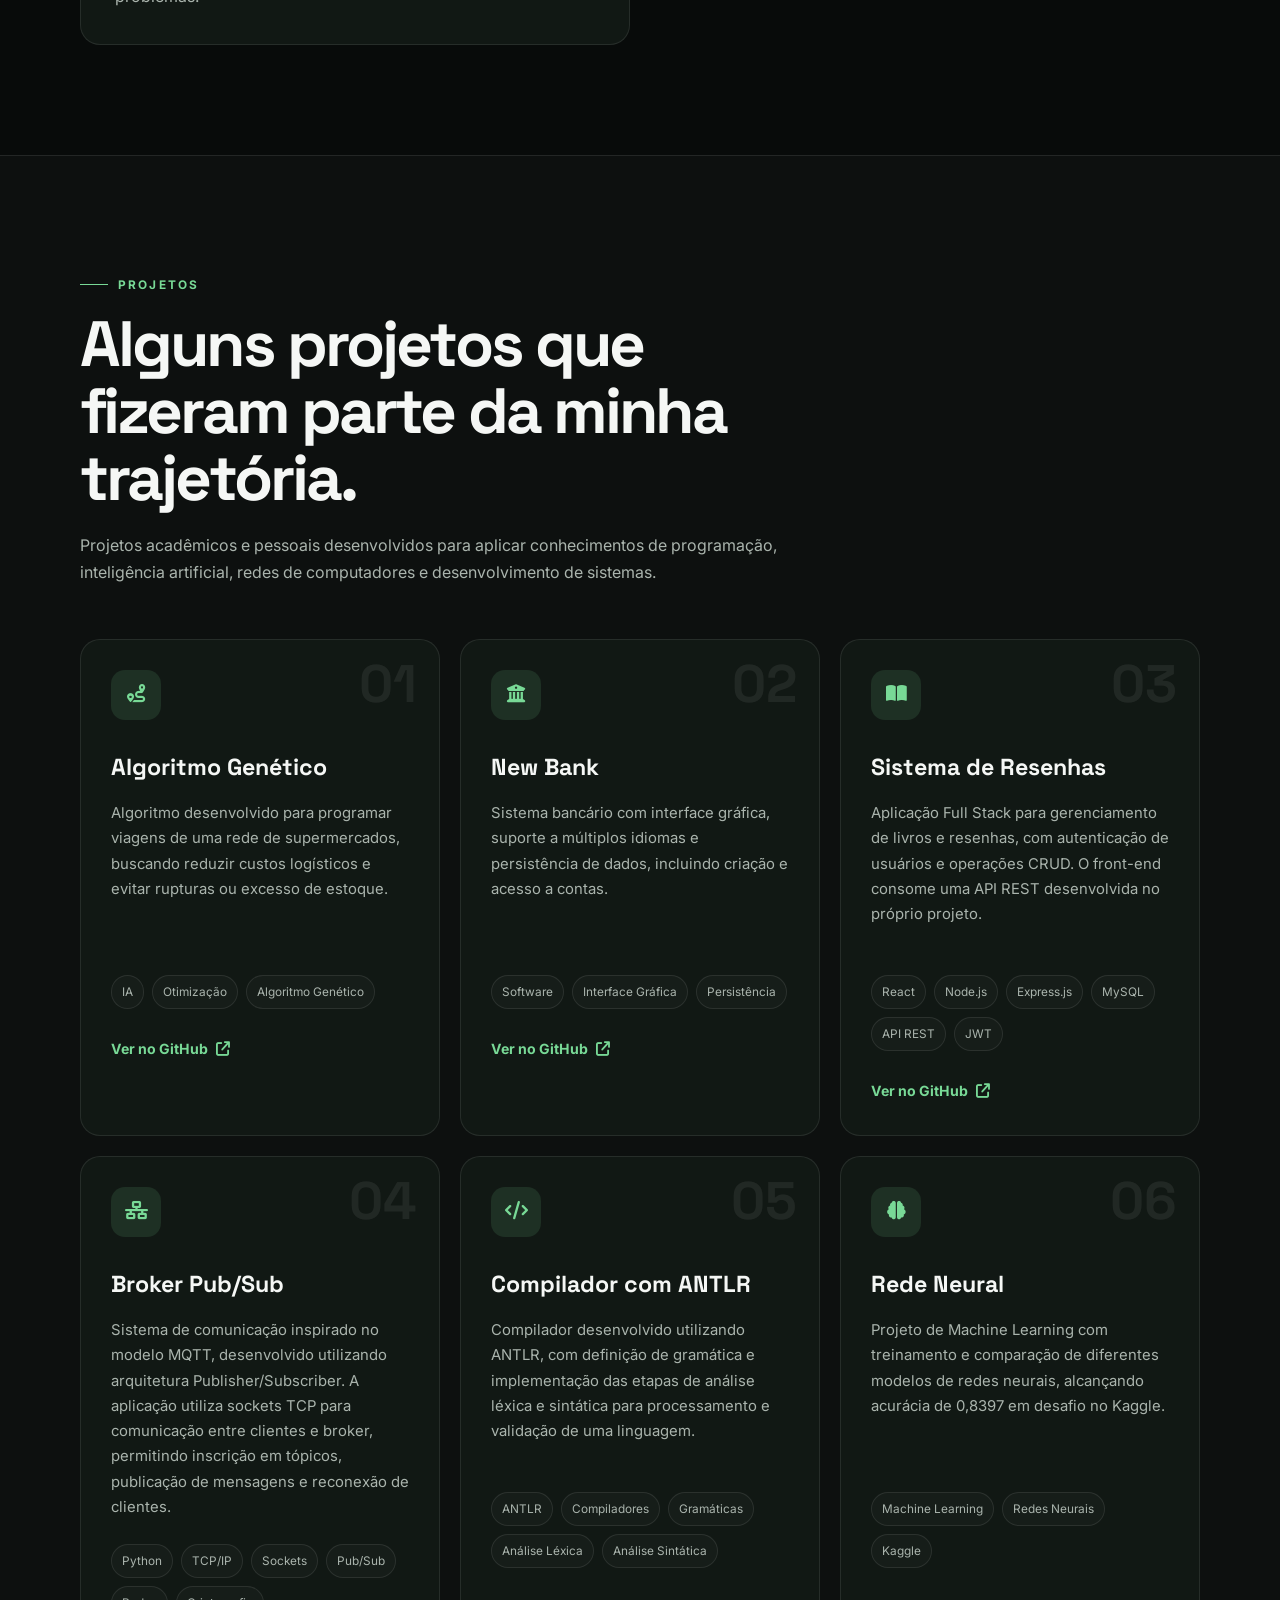
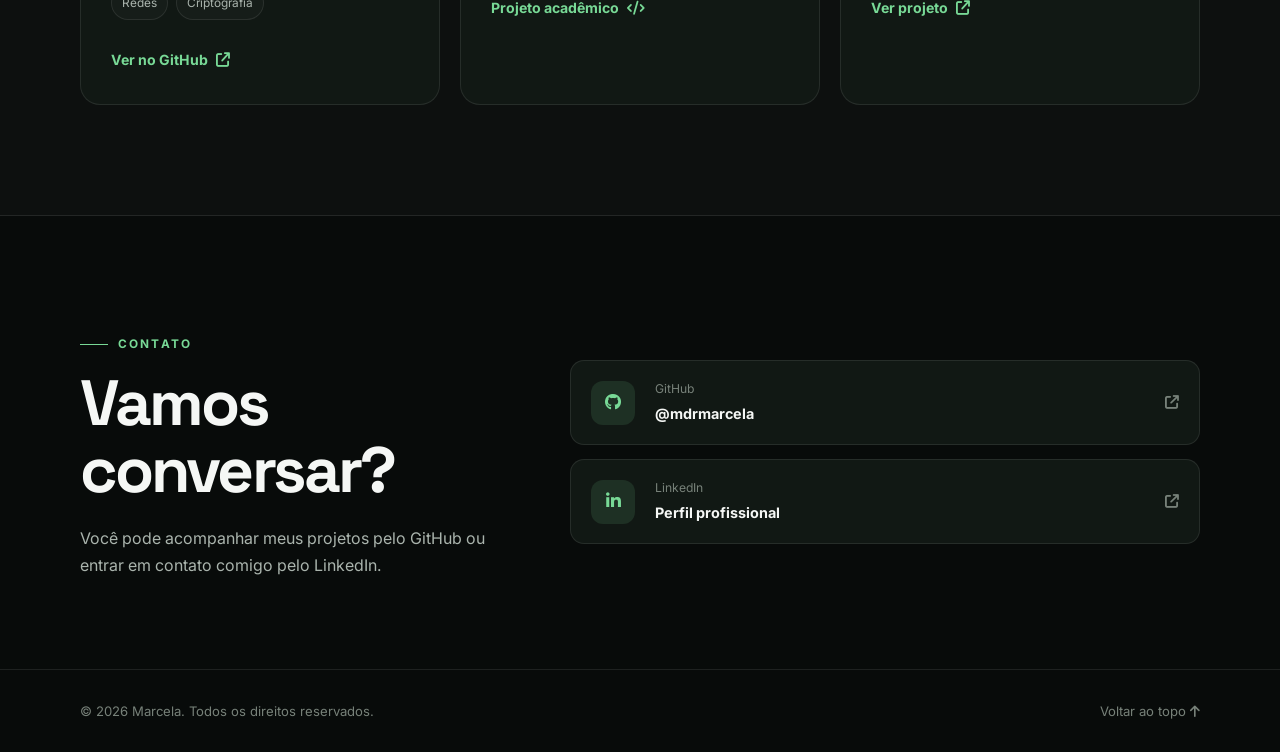
==== commit 5bf65e49: "Adicionando os links externos" ====
--- a/index.html
+++ b/index.html
@@ -67,7 +67,7 @@
                 <div class="hero-content">
 
                     <p class="eyebrow">
-                        PORTFÓLIO • TECNOLOGIA • DESENVOLVIMENTO • REDES DE COMPUTADORES
+                        PORTFÓLIO • TECNOLOGIA 
                     </p>
 
                     <h1>
